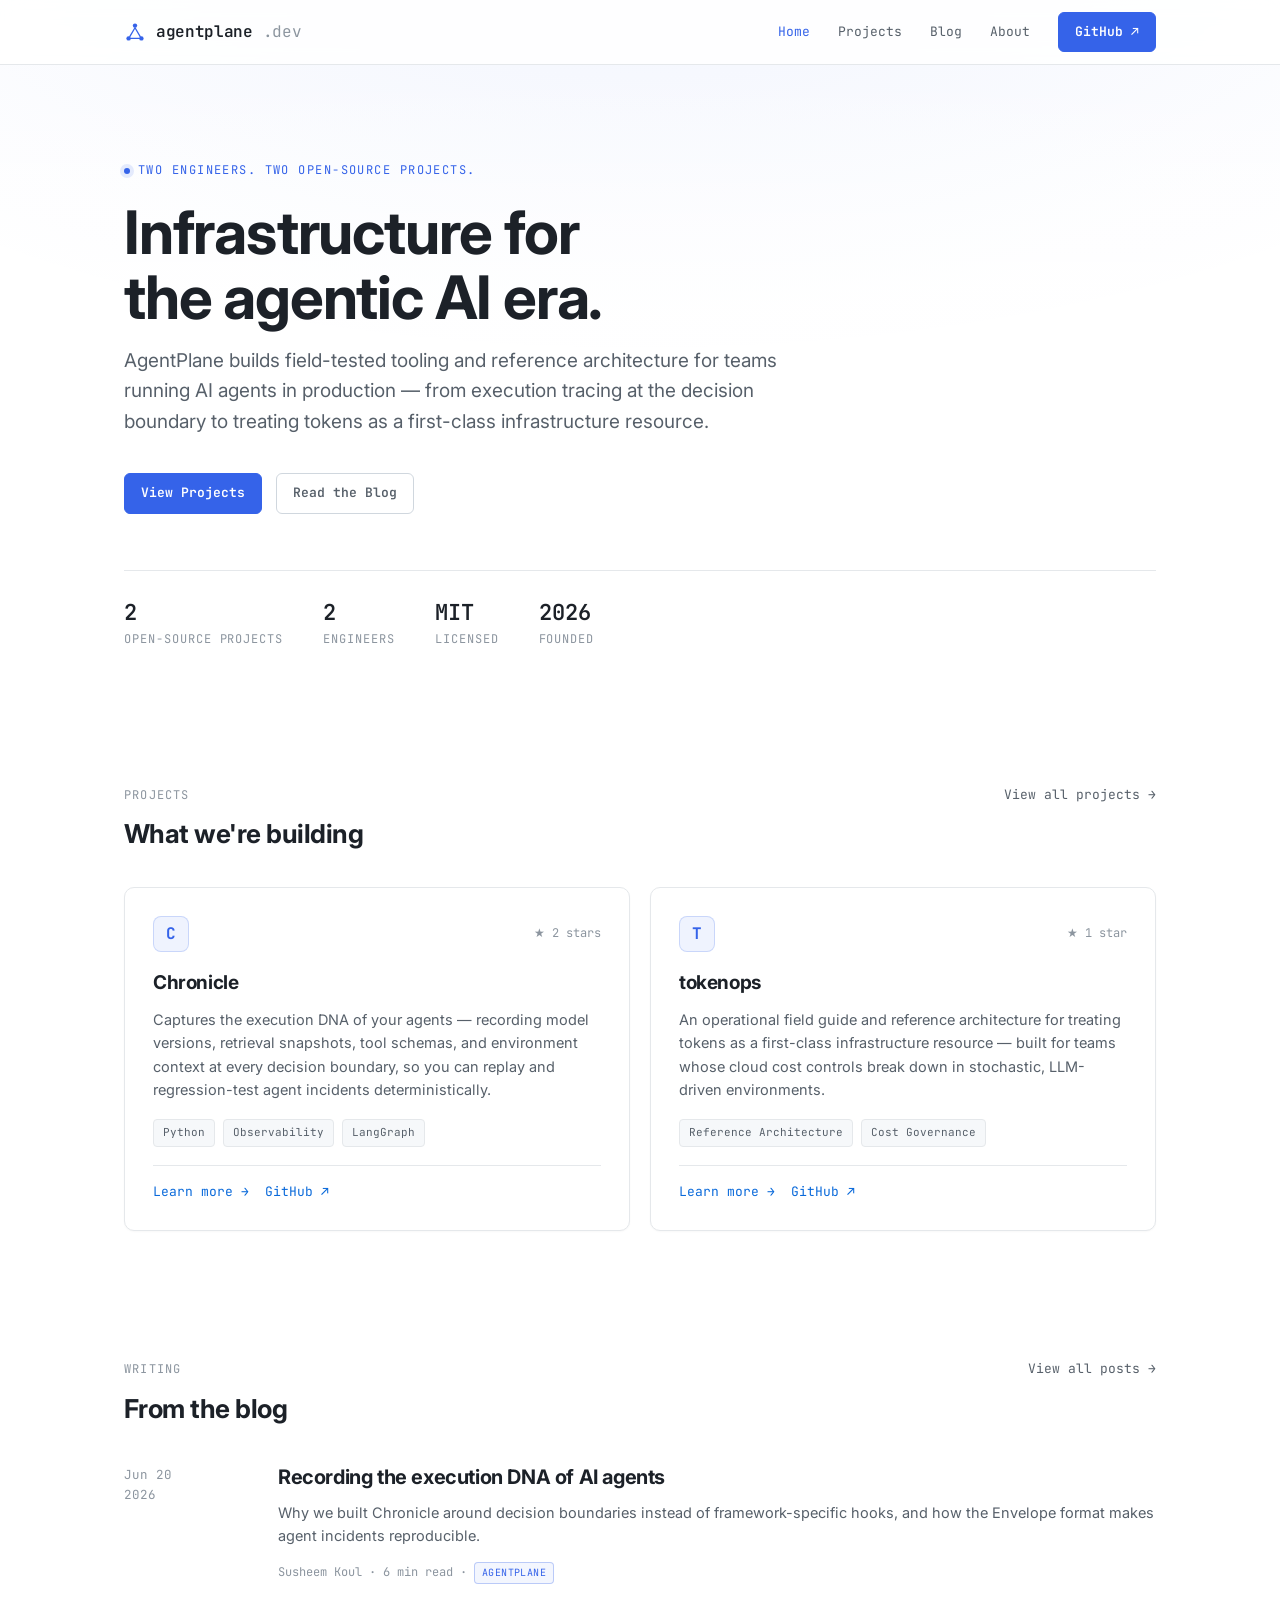
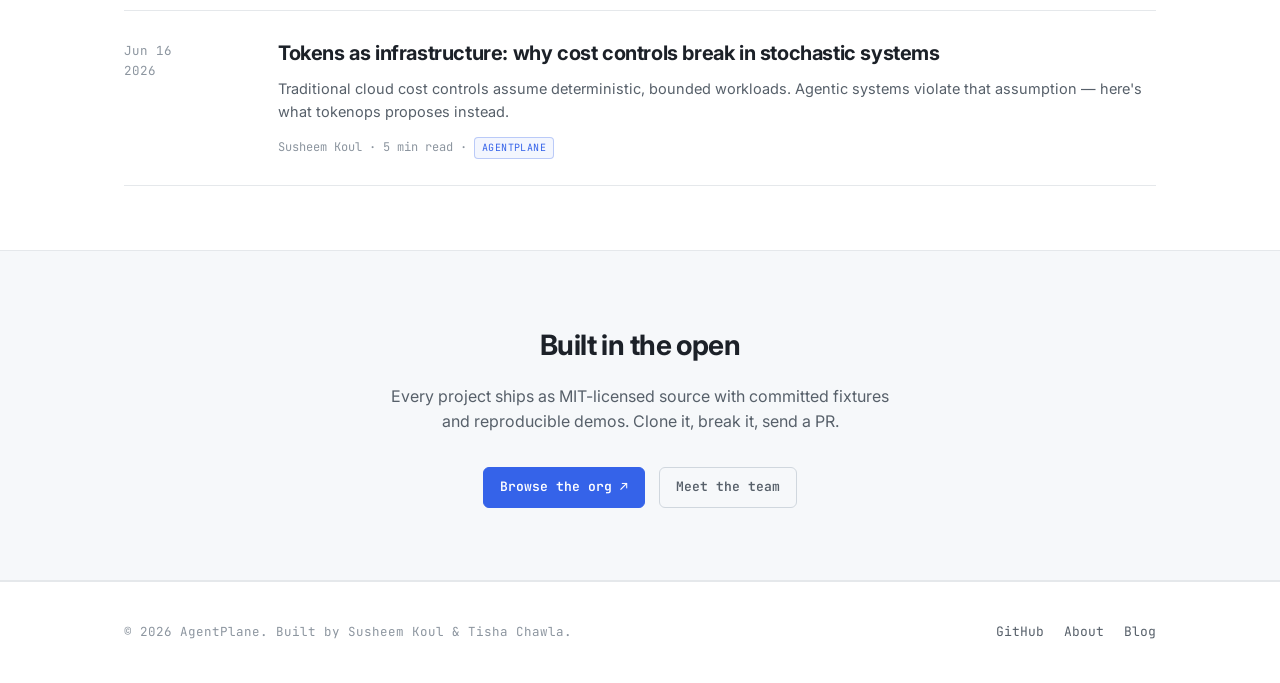
==== index.html @ 02dd4db9 "Initial AgentPlane marketing site for GitHub Pages. Static HTML/CSS/JS site with landing, projects, " ====
<!DOCTYPE html>
<html lang="en">
<head>
<meta charset="UTF-8">
<meta name="viewport" content="width=device-width, initial-scale=1.0">
<title>AgentPlane — Infrastructure for the agentic AI era</title>
<meta name="description" content="AgentPlane builds field-tested tooling and reference architecture for teams running AI agents in production — execution tracing, replay testing, and token infrastructure.">
<link rel="icon" href="data:image/svg+xml,<svg xmlns=%22http://www.w3.org/2000/svg%22 viewBox=%220 0 24 24%22><circle cx=%225%22 cy=%2219%22 r=%222.4%22 fill=%22%233563e9%22/><circle cx=%2219%22 cy=%2219%22 r=%222.4%22 fill=%22%233563e9%22/><circle cx=%2212%22 cy=%225%22 r=%222.4%22 fill=%22%233563e9%22/><path d=%22M12 7.4L6.3 17M12 7.4L17.7 17M7.2 19h9.6%22 stroke=%22%233563e9%22 stroke-width=%221.4%22/></svg>">
<link rel="preconnect" href="https://fonts.googleapis.com">
<link href="https://fonts.googleapis.com/css2?family=Inter:wght@400;500;600;700&family=JetBrains+Mono:wght@400;500;600;700&display=swap" rel="stylesheet">
<link rel="stylesheet" href="css/style.css">
</head>
<body>

<nav class="site-nav">
  <div class="container">
    <a href="index.html" class="logo">
      <svg class="logo-mark" viewBox="0 0 24 24" fill="none" xmlns="http://www.w3.org/2000/svg">
        <circle cx="5" cy="19" r="2.4" fill="currentColor"/>
        <circle cx="19" cy="19" r="2.4" fill="currentColor"/>
        <circle cx="12" cy="5" r="2.4" fill="currentColor"/>
        <path d="M12 7.4L6.3 17M12 7.4L17.7 17M7.2 19h9.6" stroke="currentColor" stroke-width="1.4" stroke-linecap="round"/>
      </svg>
      agentplane<span class="logo-sub">.dev</span>
    </a>
    <div class="nav-links">
      <a href="index.html" class="active">Home</a>
      <a href="projects.html">Projects</a>
      <a href="blog.html">Blog</a>
      <a href="about.html">About</a>
      <a href="https://github.com/theagentplane" class="btn btn-solid" target="_blank" rel="noopener">GitHub ↗</a>
    </div>
  </div>
</nav>

<header class="hero">
  <div class="grid-fade"></div>
  <div class="container" style="position:relative; z-index:1;">
    <div class="eyebrow">Two engineers. Two open-source projects.</div>
    <h1>Infrastructure for the agentic AI era.</h1>
    <p class="lede">AgentPlane builds field-tested tooling and reference architecture for teams running AI agents in production — from execution tracing at the decision boundary to treating tokens as a first-class infrastructure resource.</p>
    <div class="hero-actions">
      <a href="projects.html" class="btn btn-solid">View Projects</a>
      <a href="blog.html" class="btn btn-ghost">Read the Blog</a>
    </div>
    <div class="stat-row">
      <div>
        <div class="stat-num">2</div>
        <div class="stat-label">Open-source projects</div>
      </div>
      <div>
        <div class="stat-num">2</div>
        <div class="stat-label">Engineers</div>
      </div>
      <div>
        <div class="stat-num">MIT</div>
        <div class="stat-label">Licensed</div>
      </div>
      <div>
        <div class="stat-num">2026</div>
        <div class="stat-label">Founded</div>
      </div>
    </div>
  </div>
</header>

<section>
  <div class="container">
    <div class="section-head">
      <div>
        <span class="section-label">Projects</span>
        <h2>What we're building</h2>
      </div>
      <a href="projects.html" class="see-all">View all projects →</a>
    </div>
    <div class="card-grid">

      <div class="card">
        <div class="card-top">
          <div class="card-icon">C</div>
          <span class="stars">★ 2 stars</span>
        </div>
        <h3>Chronicle</h3>
        <p>Captures the execution DNA of your agents — recording model versions, retrieval snapshots, tool schemas, and environment context at every decision boundary, so you can replay and regression-test agent incidents deterministically.</p>
        <div class="tag-row">
          <span class="tag">Python</span>
          <span class="tag">Observability</span>
          <span class="tag">LangGraph</span>
        </div>
        <div class="card-links">
          <a href="projects.html#chronicle">Learn more →</a>
          <a href="https://github.com/theagentplane/chronicle" target="_blank" rel="noopener">GitHub ↗</a>
        </div>
      </div>

      <div class="card">
        <div class="card-top">
          <div class="card-icon">T</div>
          <span class="stars">★ 1 star</span>
        </div>
        <h3>tokenops</h3>
        <p>An operational field guide and reference architecture for treating tokens as a first-class infrastructure resource — built for teams whose cloud cost controls break down in stochastic, LLM-driven environments.</p>
        <div class="tag-row">
          <span class="tag">Reference Architecture</span>
          <span class="tag">Cost Governance</span>
        </div>
        <div class="card-links">
          <a href="projects.html#tokenops">Learn more →</a>
          <a href="https://github.com/theagentplane/tokenops" target="_blank" rel="noopener">GitHub ↗</a>
        </div>
      </div>

    </div>
  </div>
</section>

<section>
  <div class="container">
    <div class="section-head">
      <div>
        <span class="section-label">Writing</span>
        <h2>From the blog</h2>
      </div>
      <a href="blog.html" class="see-all">View all posts →</a>
    </div>
    <div id="home-post-preview" class="post-list"></div>
  </div>
</section>

<script src="js/blog.js"></script>
<script>renderPostList('home-post-preview', 2);</script>

<section class="cta-band">
  <div class="container">
    <h2>Built in the open</h2>
    <p>Every project ships as MIT-licensed source with committed fixtures and reproducible demos. Clone it, break it, send a PR.</p>
    <div class="cta-actions">
      <a href="https://github.com/theagentplane" class="btn btn-solid" target="_blank" rel="noopener">Browse the org ↗</a>
      <a href="about.html" class="btn btn-ghost">Meet the team</a>
    </div>
  </div>
</section>

<footer>
  <div class="container">
    <div class="footer-left">© 2026 AgentPlane. Built by Susheem Koul &amp; Tisha Chawla.</div>
    <div class="footer-links">
      <a href="https://github.com/theagentplane" target="_blank" rel="noopener">GitHub</a>
      <a href="about.html">About</a>
      <a href="blog.html">Blog</a>
    </div>
  </div>
</footer>

</body>
</html>
---- css/style.css ----
/* ============================================================
   AgentPlane — shared stylesheet
   Theme: clean light docs-site aesthetic (Sphinx/PyData/Docusaurus
   style, as used by AutoGen, LangChain, etc.) — blue accent, white
   background, card-based sections, mono for code/logo.
   ============================================================ */

:root {
  --bg: #ffffff;
  --bg-elevated: #f6f8fa;
  --bg-card: #ffffff;
  --border: #e5e8eb;
  --border-bright: #d0d7de;
  --text: #1c2128;
  --text-dim: #57606a;
  --text-faint: #8c959f;
  --accent: #3563e9;      /* primary brand blue */
  --accent-dim: #1d4fd6;
  --cyan: #0969da;        /* secondary / links */
  --cyan-dim: #075fc4;
  --red: #cf222e;
  --mono: 'JetBrains Mono', 'IBM Plex Mono', ui-monospace, SFMono-Regular, Menlo, Consolas, monospace;
  --sans: 'Inter', -apple-system, BlinkMacSystemFont, 'Segoe UI', Roboto, sans-serif;
  --radius: 6px;
  --max-width: 1080px;
}

* { box-sizing: border-box; }

html { scroll-behavior: smooth; }

body {
  margin: 0;
  background: var(--bg);
  background-image:
    radial-gradient(ellipse 80% 50% at 50% -10%, rgba(53, 99, 233, 0.07), transparent);
  background-attachment: fixed;
  color: var(--text);
  font-family: var(--sans);
  line-height: 1.6;
  -webkit-font-smoothing: antialiased;
}

/* Faint grid only in the hero band; fade it below the fold */
.grid-fade {
  background: linear-gradient(180deg, transparent 0%, var(--bg) 60%);
  position: absolute;
  inset: 0;
  pointer-events: none;
  z-index: 0;
}

a { color: var(--cyan); text-decoration: none; }
a:hover { text-decoration: underline; }

.container {
  max-width: var(--max-width);
  margin: 0 auto;
  padding: 0 24px;
}

/* ---------- Nav ---------- */

.site-nav {
  position: sticky;
  top: 0;
  z-index: 50;
  background: rgba(255, 255, 255, 0.85);
  backdrop-filter: blur(10px);
  border-bottom: 1px solid var(--border);
}

.site-nav .container {
  display: flex;
  align-items: center;
  justify-content: space-between;
  height: 64px;
}

.logo {
  display: flex;
  align-items: center;
  gap: 10px;
  font-family: var(--mono);
  font-weight: 600;
  font-size: 16px;
  color: var(--text);
  letter-spacing: -0.02em;
}

.logo:hover { text-decoration: none; }

.logo-mark {
  width: 22px;
  height: 22px;
  flex-shrink: 0;
  color: var(--accent);
}

.logo-sub {
  color: var(--text-faint);
  font-weight: 400;
}

.nav-links {
  display: flex;
  align-items: center;
  gap: 28px;
  font-family: var(--mono);
  font-size: 13px;
}

.nav-links a {
  color: var(--text-dim);
  text-decoration: none;
  transition: color 0.15s ease;
}

.nav-links a:hover,
.nav-links a.active {
  color: var(--accent);
}

.nav-links .btn { color: var(--bg); }

/* ---------- Buttons ---------- */

.btn {
  display: inline-flex;
  align-items: center;
  gap: 8px;
  font-family: var(--mono);
  font-size: 13px;
  font-weight: 600;
  padding: 9px 16px;
  border-radius: var(--radius);
  border: 1px solid var(--accent);
  color: var(--accent) !important;
  text-decoration: none !important;
  transition: all 0.15s ease;
}

.btn:hover {
  background: var(--accent);
  color: var(--bg) !important;
}

.btn-solid {
  background: var(--accent);
  color: var(--bg) !important;
}

.btn-solid:hover {
  background: transparent;
  color: var(--accent) !important;
}

.btn-ghost {
  border-color: var(--border-bright);
  color: var(--text-dim) !important;
}

.btn-ghost:hover {
  border-color: var(--cyan);
  color: var(--cyan) !important;
  background: transparent;
}

/* ---------- Hero ---------- */

.hero {
  position: relative;
  padding: 96px 0 72px;
  overflow: hidden;
}

.eyebrow {
  font-family: var(--mono);
  font-size: 12px;
  letter-spacing: 0.12em;
  text-transform: uppercase;
  color: var(--accent);
  display: flex;
  align-items: center;
  gap: 8px;
  margin-bottom: 20px;
}

.eyebrow::before {
  content: '';
  width: 6px;
  height: 6px;
  border-radius: 50%;
  background: var(--accent);
  box-shadow: 0 0 0 4px rgba(53, 99, 233, 0.12);
}

h1, h2, h3, h4 {
  font-family: var(--sans);
  font-weight: 700;
  letter-spacing: -0.02em;
  margin: 0 0 16px;
  color: var(--text);
}

.hero h1 {
  font-size: clamp(36px, 5.5vw, 60px);
  line-height: 1.08;
  max-width: 14ch;
}

.hero .lede {
  font-size: 19px;
  color: var(--text-dim);
  max-width: 58ch;
  margin: 0 0 36px;
}

.hero-actions {
  display: flex;
  gap: 14px;
  flex-wrap: wrap;
  margin-bottom: 56px;
}

.stat-row {
  display: flex;
  gap: 40px;
  flex-wrap: wrap;
  font-family: var(--mono);
  border-top: 1px solid var(--border);
  padding-top: 24px;
}

.stat-row .stat-num {
  font-size: 22px;
  color: var(--text);
  font-weight: 600;
}

.stat-row .stat-label {
  font-size: 12px;
  color: var(--text-faint);
  text-transform: uppercase;
  letter-spacing: 0.08em;
}

/* ---------- Sections ---------- */

section {
  position: relative;
  padding: 64px 0;
}

.section-head {
  display: flex;
  align-items: baseline;
  justify-content: space-between;
  margin-bottom: 32px;
  flex-wrap: wrap;
  gap: 12px;
}

.section-head h2 {
  font-size: 26px;
  margin: 0;
}

.section-head .see-all {
  font-family: var(--mono);
  font-size: 13px;
  color: var(--text-dim);
}

.section-label {
  font-family: var(--mono);
  font-size: 12px;
  color: var(--text-faint);
  text-transform: uppercase;
  letter-spacing: 0.1em;
  margin-bottom: 8px;
  display: block;
}

/* ---------- Cards ---------- */

.card-grid {
  display: grid;
  grid-template-columns: repeat(auto-fit, minmax(280px, 1fr));
  gap: 20px;
}

.card {
  background: var(--bg-card);
  border: 1px solid var(--border);
  border-radius: 10px;
  padding: 28px;
  box-shadow: 0 1px 2px rgba(16, 24, 40, 0.03);
  transition: border-color 0.15s ease, transform 0.15s ease, box-shadow 0.15s ease;
  display: flex;
  flex-direction: column;
}

.card:hover {
  border-color: var(--border-bright);
  box-shadow: 0 8px 20px rgba(16, 24, 40, 0.07);
  transform: translateY(-2px);
}

.card-top {
  display: flex;
  align-items: center;
  justify-content: space-between;
  margin-bottom: 16px;
}

.card-icon {
  width: 36px;
  height: 36px;
  border-radius: 8px;
  background: rgba(53, 99, 233, 0.08);
  border: 1px solid rgba(53, 99, 233, 0.2);
  display: flex;
  align-items: center;
  justify-content: center;
  color: var(--accent);
  font-family: var(--mono);
  font-weight: 700;
}

.card h3 {
  font-size: 19px;
  margin-bottom: 10px;
}

.card p {
  color: var(--text-dim);
  font-size: 14.5px;
  margin: 0 0 18px;
  flex-grow: 1;
}

.tag-row {
  display: flex;
  gap: 8px;
  flex-wrap: wrap;
  margin-bottom: 18px;
}

.tag {
  font-family: var(--mono);
  font-size: 11px;
  color: var(--text-dim);
  background: var(--bg-elevated);
  border: 1px solid var(--border);
  padding: 4px 9px;
  border-radius: 4px;
}

.card-links {
  display: flex;
  gap: 16px;
  font-family: var(--mono);
  font-size: 13px;
  border-top: 1px solid var(--border);
  padding-top: 16px;
  margin-top: auto;
}

.stars {
  color: var(--text-faint);
  font-family: var(--mono);
  font-size: 12px;
  display: inline-flex;
  align-items: center;
  gap: 4px;
}

/* ---------- Blog list ---------- */

.post-list {
  display: flex;
  flex-direction: column;
}

.post-row {
  display: grid;
  grid-template-columns: 130px 1fr;
  gap: 24px;
  padding: 26px 0;
  border-bottom: 1px solid var(--border);
}

.post-row:first-child { padding-top: 0; }

.post-date {
  font-family: var(--mono);
  font-size: 12.5px;
  color: var(--text-faint);
  padding-top: 4px;
}

.post-row h3 {
  font-size: 20px;
  margin-bottom: 8px;
}

.post-row h3 a {
  color: var(--text);
}

.post-row h3 a:hover {
  color: var(--accent);
  text-decoration: none;
}

.post-row p {
  color: var(--text-dim);
  font-size: 14.5px;
  margin: 0 0 10px;
}

.post-meta {
  font-family: var(--mono);
  font-size: 12px;
  color: var(--text-faint);
}

/* Source badges — gallery mixes internal posts with external links */

.source-badge {
  display: inline-block;
  font-family: var(--mono);
  font-size: 10px;
  text-transform: uppercase;
  letter-spacing: 0.04em;
  padding: 2px 7px;
  border-radius: 4px;
  border: 1px solid;
  line-height: 1.6;
}

.source-agentplane {
  color: var(--accent);
  border-color: rgba(53, 99, 233, 0.3);
  background: rgba(53, 99, 233, 0.06);
}

.source-substack {
  color: #ff6719;
  border-color: rgba(255, 103, 25, 0.3);
  background: rgba(255, 103, 25, 0.06);
}

.source-devto {
  color: #0a0a0a;
  border-color: rgba(10, 10, 10, 0.25);
  background: rgba(10, 10, 10, 0.05);
}

.source-linkedin {
  color: #0a66c2;
  border-color: rgba(10, 102, 194, 0.3);
  background: rgba(10, 102, 194, 0.06);
}

.source-medium {
  color: #000000;
  border-color: rgba(0, 0, 0, 0.25);
  background: rgba(0, 0, 0, 0.05);
}

.source-default {
  color: var(--cyan);
  border-color: rgba(9, 105, 218, 0.3);
  background: rgba(9, 105, 218, 0.06);
}

/* ---------- Article ---------- */

.article-header {
  padding: 72px 0 40px;
  border-bottom: 1px solid var(--border);
}

.article-header h1 {
  font-size: clamp(28px, 4vw, 40px);
  max-width: 22ch;
}

.article-meta {
  font-family: var(--mono);
  font-size: 13px;
  color: var(--text-faint);
  display: flex;
  gap: 16px;
  flex-wrap: wrap;
  margin-top: 20px;
}

.article-body {
  max-width: 700px;
  margin: 0 auto;
  padding: 48px 24px 96px;
}

.article-body p {
  color: #32393f;
  font-size: 17px;
  margin: 0 0 22px;
}

.article-body h2 {
  font-size: 23px;
  margin: 44px 0 16px;
}

.article-body h3 {
  font-size: 18px;
  margin: 32px 0 12px;
  color: var(--accent);
}

.article-body ul, .article-body ol {
  color: #32393f;
  font-size: 16px;
  margin: 0 0 22px;
  padding-left: 22px;
}

.article-body li { margin-bottom: 8px; }

.article-body code {
  font-family: var(--mono);
  font-size: 0.88em;
  background: var(--bg-elevated);
  border: 1px solid var(--border);
  padding: 2px 6px;
  border-radius: 4px;
  color: var(--accent);
}

.article-body pre {
  background: var(--bg-elevated);
  border: 1px solid var(--border);
  border-radius: 8px;
  padding: 18px 20px;
  overflow-x: auto;
  margin: 0 0 24px;
}

.article-body pre code {
  background: none;
  border: none;
  padding: 0;
  color: #32393f;
}

.article-body blockquote {
  border-left: 3px solid var(--accent);
  margin: 0 0 24px;
  padding: 4px 0 4px 20px;
  color: var(--text-dim);
  font-style: italic;
}

.byline {
  display: flex;
  align-items: center;
  gap: 12px;
  margin-top: 28px;
  padding-top: 28px;
  border-top: 1px solid var(--border);
}

.byline-avatar {
  width: 40px;
  height: 40px;
  border-radius: 50%;
  background: var(--bg-elevated);
  border: 1px solid var(--border-bright);
  display: flex;
  align-items: center;
  justify-content: center;
  font-family: var(--mono);
  font-weight: 700;
  color: var(--accent);
}

.byline-name { font-weight: 600; font-size: 14.5px; }
.byline-role { font-size: 13px; color: var(--text-faint); }

/* ---------- Team ---------- */

.team-grid {
  display: grid;
  grid-template-columns: repeat(auto-fit, minmax(300px, 1fr));
  gap: 24px;
}

.team-card {
  background: var(--bg-card);
  border: 1px solid var(--border);
  border-radius: 10px;
  padding: 32px;
}

.team-avatar {
  width: 56px;
  height: 56px;
  border-radius: 50%;
  background: linear-gradient(135deg, rgba(53,99,233,0.14), rgba(9,105,218,0.08));
  border: 1px solid var(--border-bright);
  display: flex;
  align-items: center;
  justify-content: center;
  font-family: var(--mono);
  font-weight: 700;
  font-size: 20px;
  color: var(--accent);
  margin-bottom: 18px;
}

.team-card h3 { margin-bottom: 4px; font-size: 19px; }

.team-role {
  font-family: var(--mono);
  font-size: 13px;
  color: var(--cyan);
  margin-bottom: 14px;
}

.team-card p {
  color: var(--text-dim);
  font-size: 14.5px;
  margin: 0 0 18px;
}

.team-links {
  display: flex;
  gap: 14px;
  font-family: var(--mono);
  font-size: 13px;
}

/* ---------- CTA band ---------- */

.cta-band {
  background: var(--bg-elevated);
  border-top: 1px solid var(--border);
  border-bottom: 1px solid var(--border);
  text-align: center;
  padding: 72px 0;
}

.cta-band h2 { font-size: 28px; }

.cta-band p {
  color: var(--text-dim);
  max-width: 50ch;
  margin: 0 auto 32px;
}

.cta-actions {
  display: flex;
  gap: 14px;
  justify-content: center;
  flex-wrap: wrap;
}

/* ---------- Footer ---------- */

footer {
  border-top: 1px solid var(--border);
  padding: 40px 0;
}

footer .container {
  display: flex;
  align-items: center;
  justify-content: space-between;
  flex-wrap: wrap;
  gap: 16px;
}

.footer-left {
  font-family: var(--mono);
  font-size: 12.5px;
  color: var(--text-faint);
}

.footer-links {
  display: flex;
  gap: 20px;
  font-family: var(--mono);
  font-size: 13px;
}

.footer-links a { color: var(--text-dim); }
.footer-links a:hover { color: var(--accent); }

/* ---------- Page header (non-hero pages) ---------- */

.page-header {
  padding: 72px 0 48px;
  border-bottom: 1px solid var(--border);
}

.page-header h1 {
  font-size: clamp(32px, 4.5vw, 44px);
}

.page-header p {
  color: var(--text-dim);
  font-size: 17px;
  max-width: 60ch;
  margin: 0;
}

/* ---------- Responsive ---------- */

@media (max-width: 640px) {
  .nav-links { display: none; }
  .post-row { grid-template-columns: 1fr; gap: 6px; }
  .hero { padding: 56px 0 40px; }
  .stat-row { gap: 24px; }
}
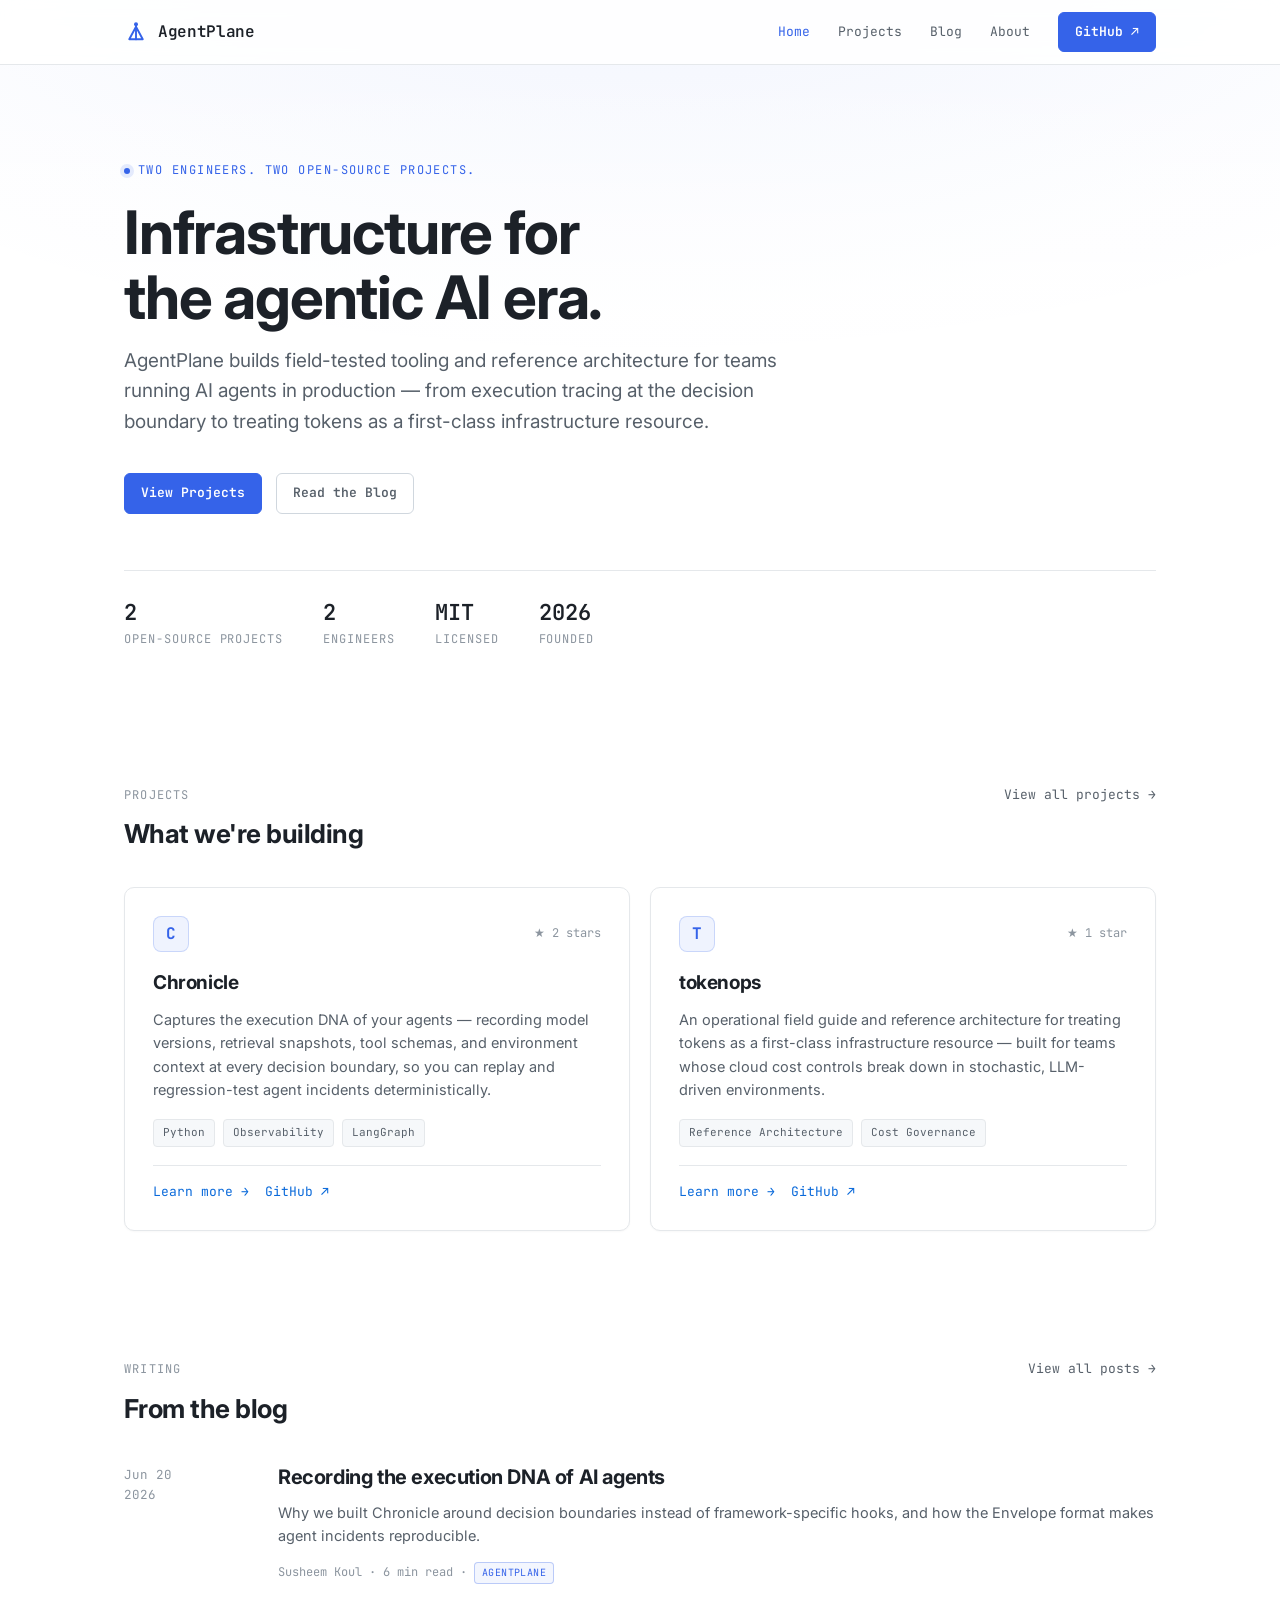
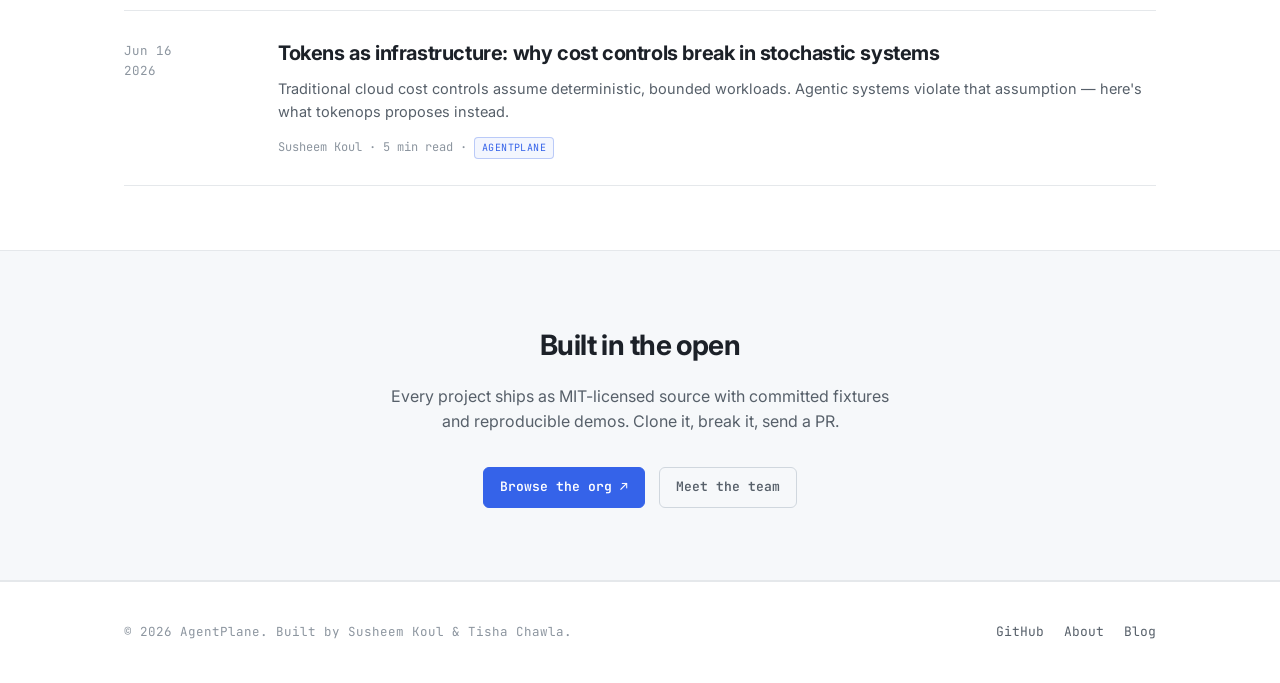
==== commit f5e8b9da: "Update logo to match org branding across all pages. Centralize paper-plane mark and favicon in asset" ====
--- a/index.html
+++ b/index.html
@@ -5,7 +5,7 @@
 <meta name="viewport" content="width=device-width, initial-scale=1.0">
 <title>AgentPlane — Infrastructure for the agentic AI era</title>
 <meta name="description" content="AgentPlane builds field-tested tooling and reference architecture for teams running AI agents in production — execution tracing, replay testing, and token infrastructure.">
-<link rel="icon" href="data:image/svg+xml,<svg xmlns=%22http://www.w3.org/2000/svg%22 viewBox=%220 0 24 24%22><circle cx=%225%22 cy=%2219%22 r=%222.4%22 fill=%22%233563e9%22/><circle cx=%2219%22 cy=%2219%22 r=%222.4%22 fill=%22%233563e9%22/><circle cx=%2212%22 cy=%225%22 r=%222.4%22 fill=%22%233563e9%22/><path d=%22M12 7.4L6.3 17M12 7.4L17.7 17M7.2 19h9.6%22 stroke=%22%233563e9%22 stroke-width=%221.4%22/></svg>">
+<link rel="icon" href="assets/favicon.svg" type="image/svg+xml">
 <link rel="preconnect" href="https://fonts.googleapis.com">
 <link href="https://fonts.googleapis.com/css2?family=Inter:wght@400;500;600;700&family=JetBrains+Mono:wght@400;500;600;700&display=swap" rel="stylesheet">
 <link rel="stylesheet" href="css/style.css">
@@ -15,13 +15,8 @@
 <nav class="site-nav">
   <div class="container">
     <a href="index.html" class="logo">
-      <svg class="logo-mark" viewBox="0 0 24 24" fill="none" xmlns="http://www.w3.org/2000/svg">
-        <circle cx="5" cy="19" r="2.4" fill="currentColor"/>
-        <circle cx="19" cy="19" r="2.4" fill="currentColor"/>
-        <circle cx="12" cy="5" r="2.4" fill="currentColor"/>
-        <path d="M12 7.4L6.3 17M12 7.4L17.7 17M7.2 19h9.6" stroke="currentColor" stroke-width="1.4" stroke-linecap="round"/>
-      </svg>
-      agentplane<span class="logo-sub">.dev</span>
+      <img src="assets/logo-mark.svg" alt="" class="logo-mark" width="24" height="24">
+      AgentPlane
     </a>
     <div class="nav-links">
       <a href="index.html" class="active">Home</a>
--- a/css/style.css
+++ b/css/style.css
@@ -91,15 +91,10 @@
 .logo:hover { text-decoration: none; }
 
 .logo-mark {
-  width: 22px;
-  height: 22px;
+  width: 24px;
+  height: 24px;
   flex-shrink: 0;
-  color: var(--accent);
-}
-
-.logo-sub {
-  color: var(--text-faint);
-  font-weight: 400;
+  display: block;
 }
 
 .nav-links {
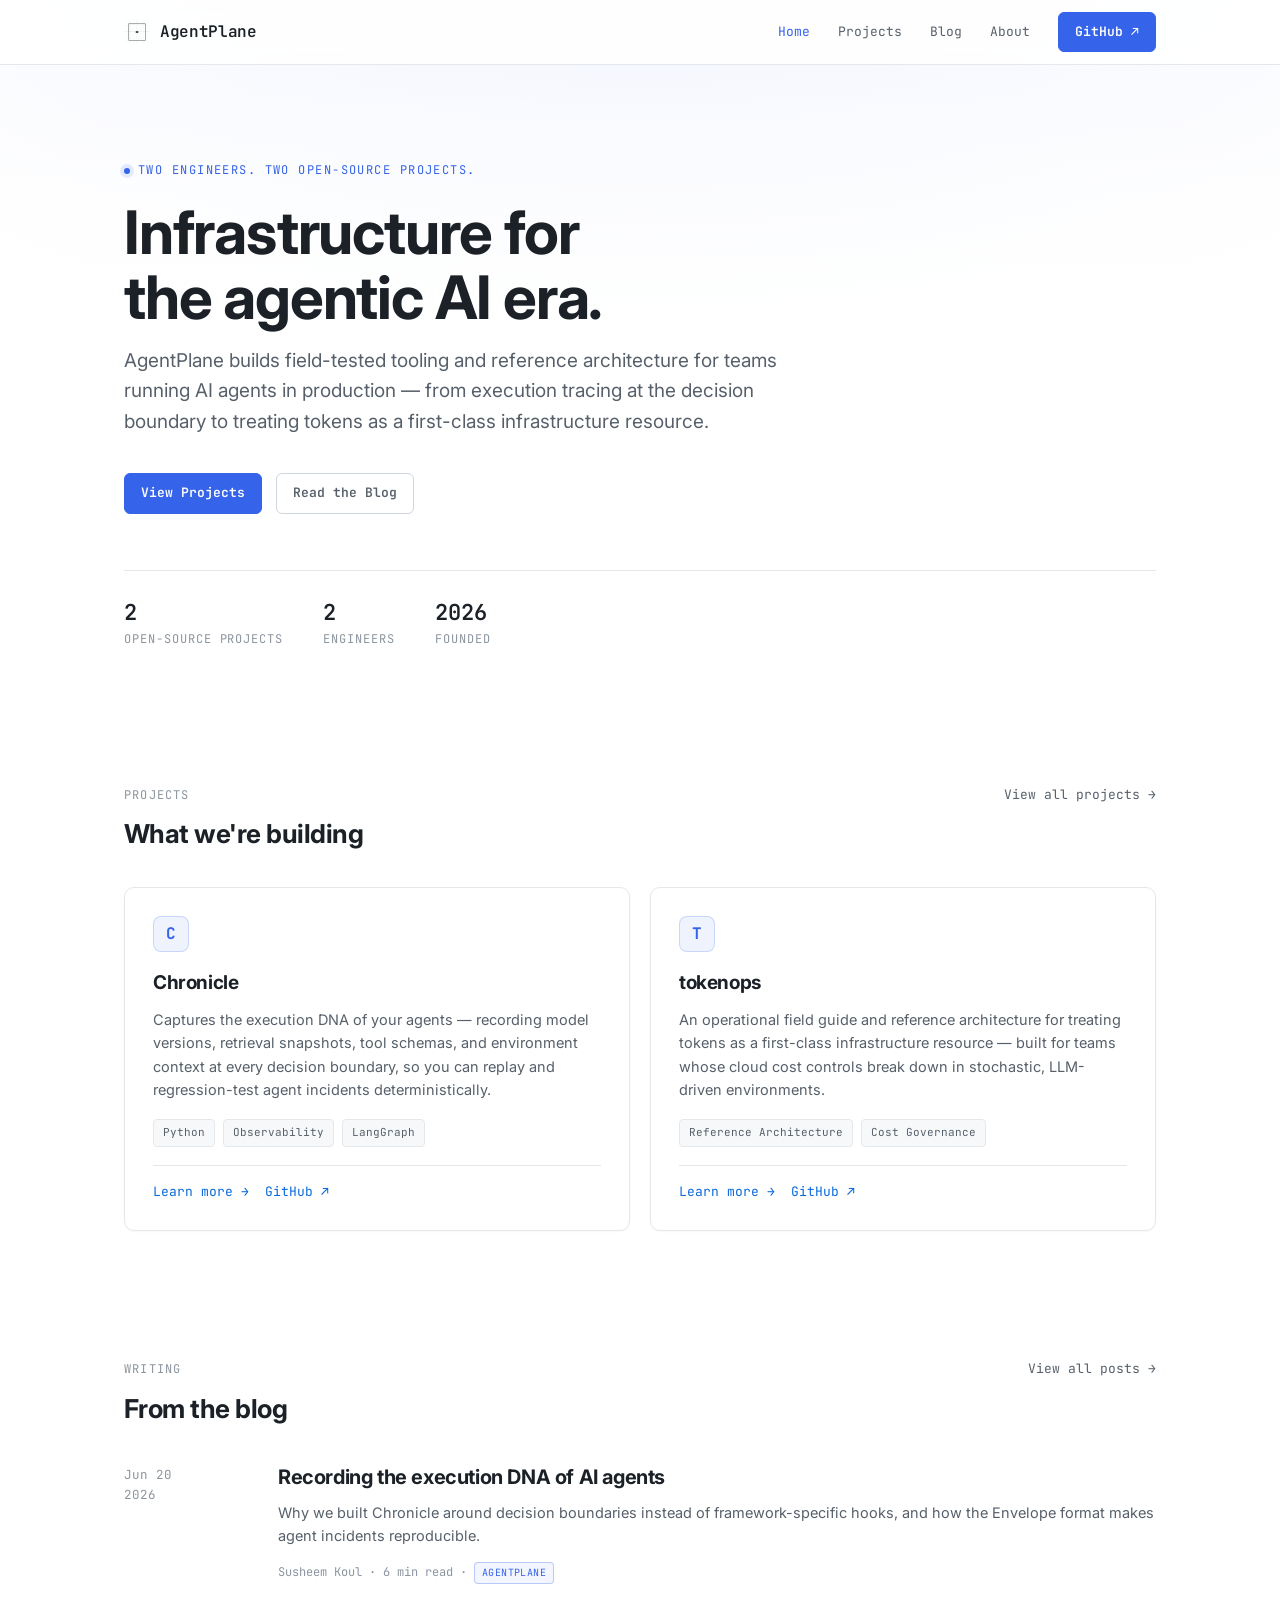
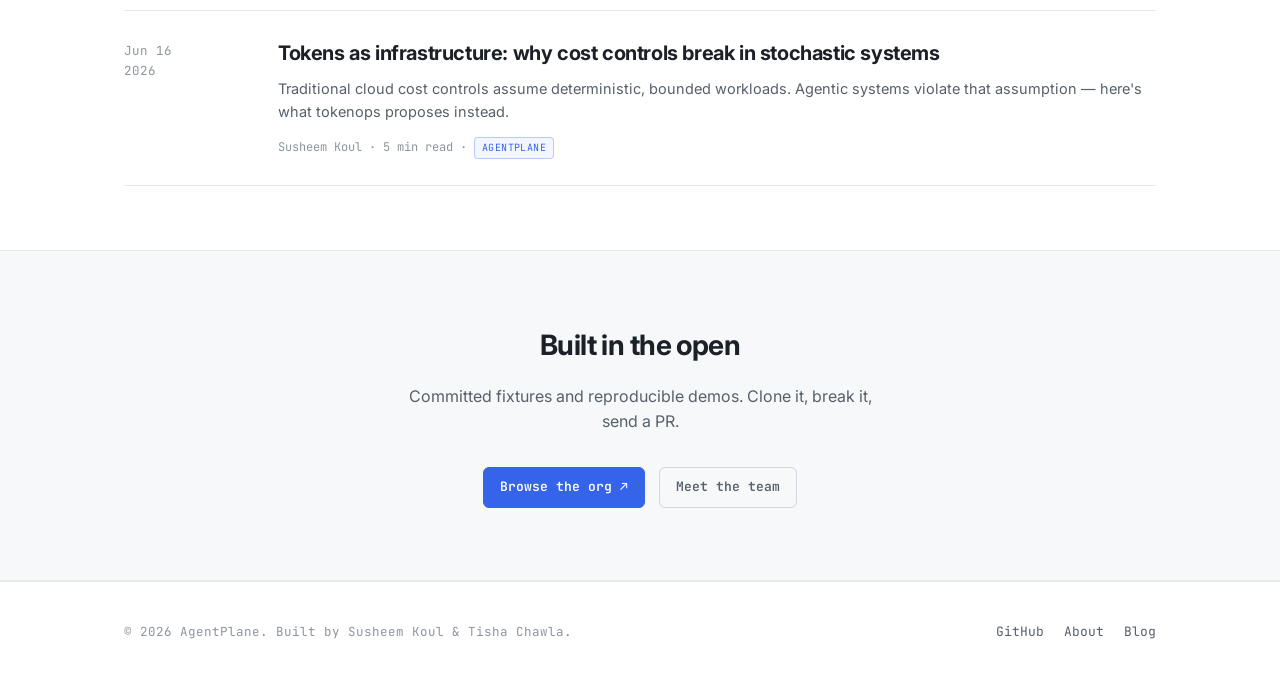
==== commit f09bd07c: "Use official logo asset and drop inaccurate site claims. Replace hand-drawn SVG marks with the provi" ====
--- a/index.html
+++ b/index.html
@@ -5,7 +5,7 @@
 <meta name="viewport" content="width=device-width, initial-scale=1.0">
 <title>AgentPlane — Infrastructure for the agentic AI era</title>
 <meta name="description" content="AgentPlane builds field-tested tooling and reference architecture for teams running AI agents in production — execution tracing, replay testing, and token infrastructure.">
-<link rel="icon" href="assets/favicon.svg" type="image/svg+xml">
+<link rel="icon" href="assets/favicon.png" type="image/png">
 <link rel="preconnect" href="https://fonts.googleapis.com">
 <link href="https://fonts.googleapis.com/css2?family=Inter:wght@400;500;600;700&family=JetBrains+Mono:wght@400;500;600;700&display=swap" rel="stylesheet">
 <link rel="stylesheet" href="css/style.css">
@@ -15,7 +15,7 @@
 <nav class="site-nav">
   <div class="container">
     <a href="index.html" class="logo">
-      <img src="assets/logo-mark.svg" alt="" class="logo-mark" width="24" height="24">
+      <img src="assets/logo-mark.png" alt="" class="logo-mark" width="26" height="26">
       AgentPlane
     </a>
     <div class="nav-links">
@@ -48,10 +48,6 @@
         <div class="stat-label">Engineers</div>
       </div>
       <div>
-        <div class="stat-num">MIT</div>
-        <div class="stat-label">Licensed</div>
-      </div>
-      <div>
         <div class="stat-num">2026</div>
         <div class="stat-label">Founded</div>
       </div>
@@ -73,7 +69,6 @@
       <div class="card">
         <div class="card-top">
           <div class="card-icon">C</div>
-          <span class="stars">★ 2 stars</span>
         </div>
         <h3>Chronicle</h3>
         <p>Captures the execution DNA of your agents — recording model versions, retrieval snapshots, tool schemas, and environment context at every decision boundary, so you can replay and regression-test agent incidents deterministically.</p>
@@ -91,7 +86,6 @@
       <div class="card">
         <div class="card-top">
           <div class="card-icon">T</div>
-          <span class="stars">★ 1 star</span>
         </div>
         <h3>tokenops</h3>
         <p>An operational field guide and reference architecture for treating tokens as a first-class infrastructure resource — built for teams whose cloud cost controls break down in stochastic, LLM-driven environments.</p>
@@ -128,7 +122,7 @@
 <section class="cta-band">
   <div class="container">
     <h2>Built in the open</h2>
-    <p>Every project ships as MIT-licensed source with committed fixtures and reproducible demos. Clone it, break it, send a PR.</p>
+    <p>Committed fixtures and reproducible demos. Clone it, break it, send a PR.</p>
     <div class="cta-actions">
       <a href="https://github.com/theagentplane" class="btn btn-solid" target="_blank" rel="noopener">Browse the org ↗</a>
       <a href="about.html" class="btn btn-ghost">Meet the team</a>
--- a/css/style.css
+++ b/css/style.css
@@ -91,8 +91,8 @@
 .logo:hover { text-decoration: none; }
 
 .logo-mark {
-  width: 24px;
-  height: 24px;
+  width: 26px;
+  height: 26px;
   flex-shrink: 0;
   display: block;
 }
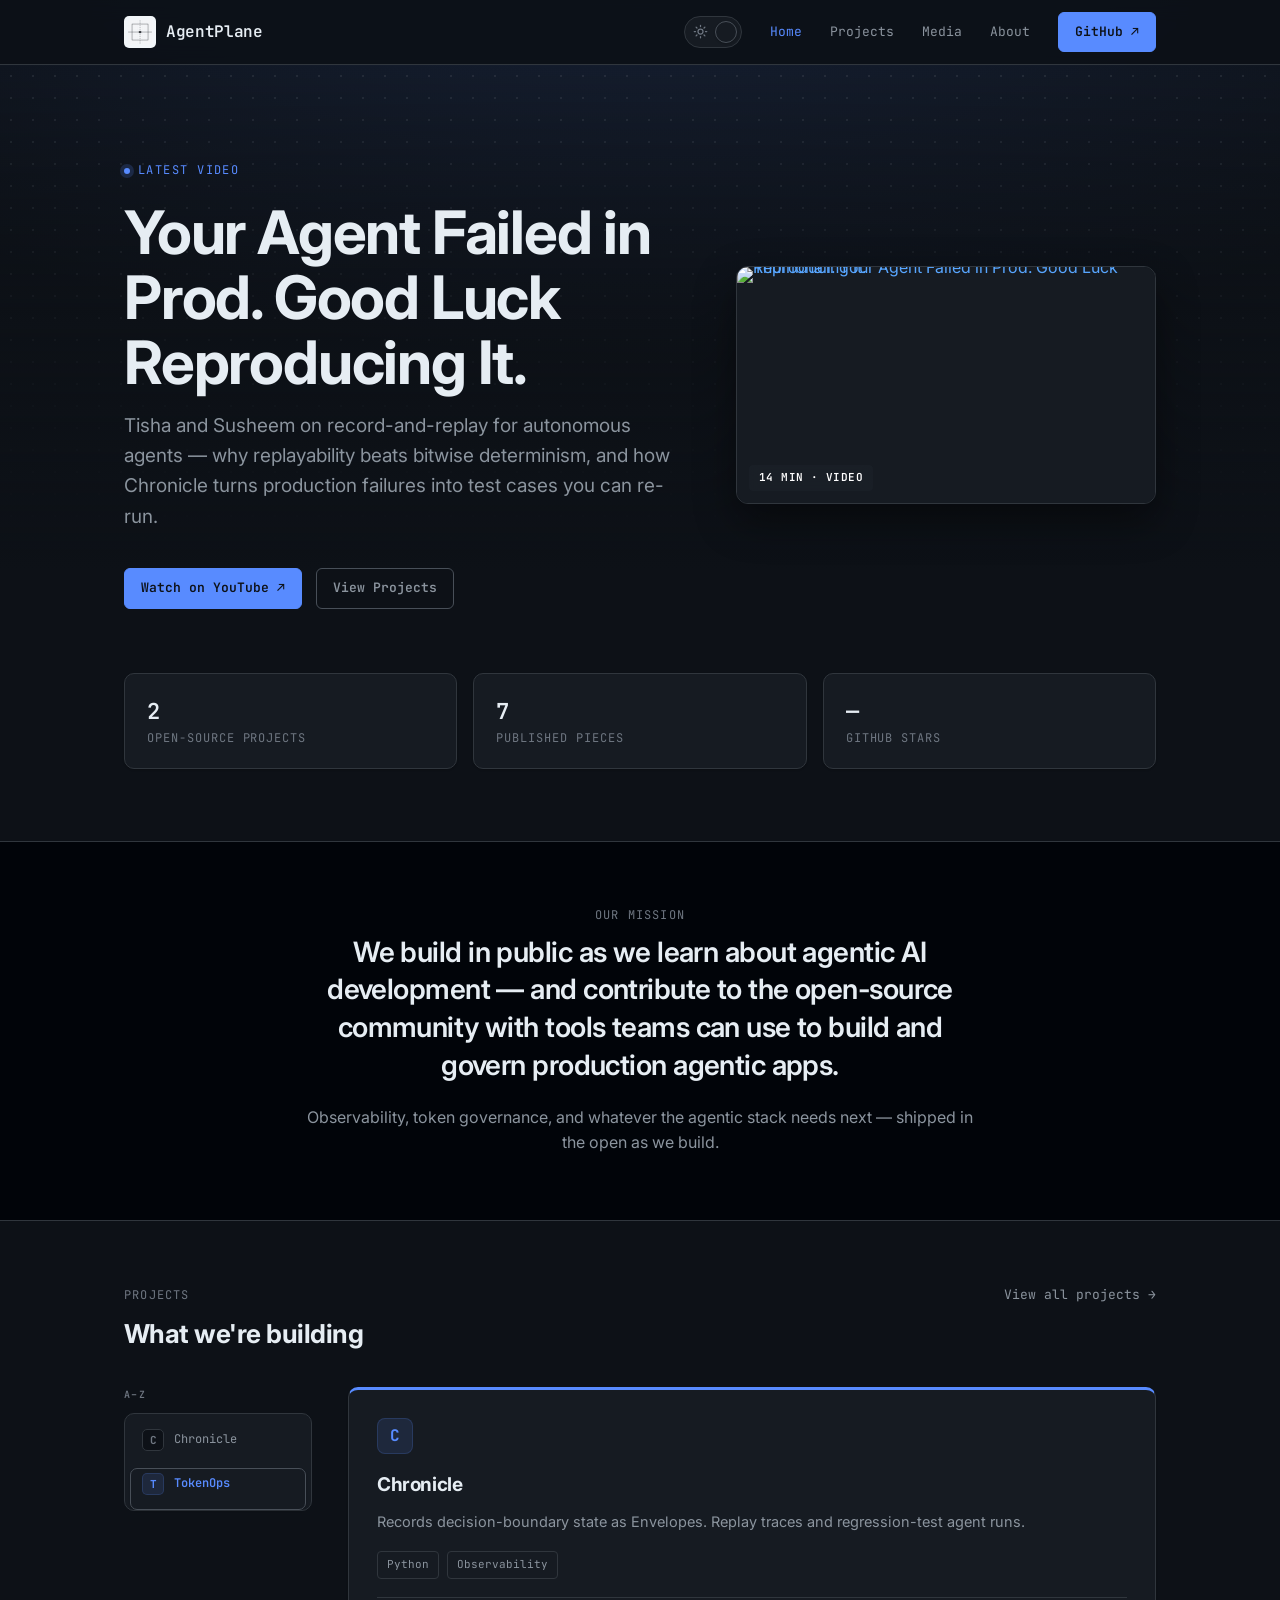
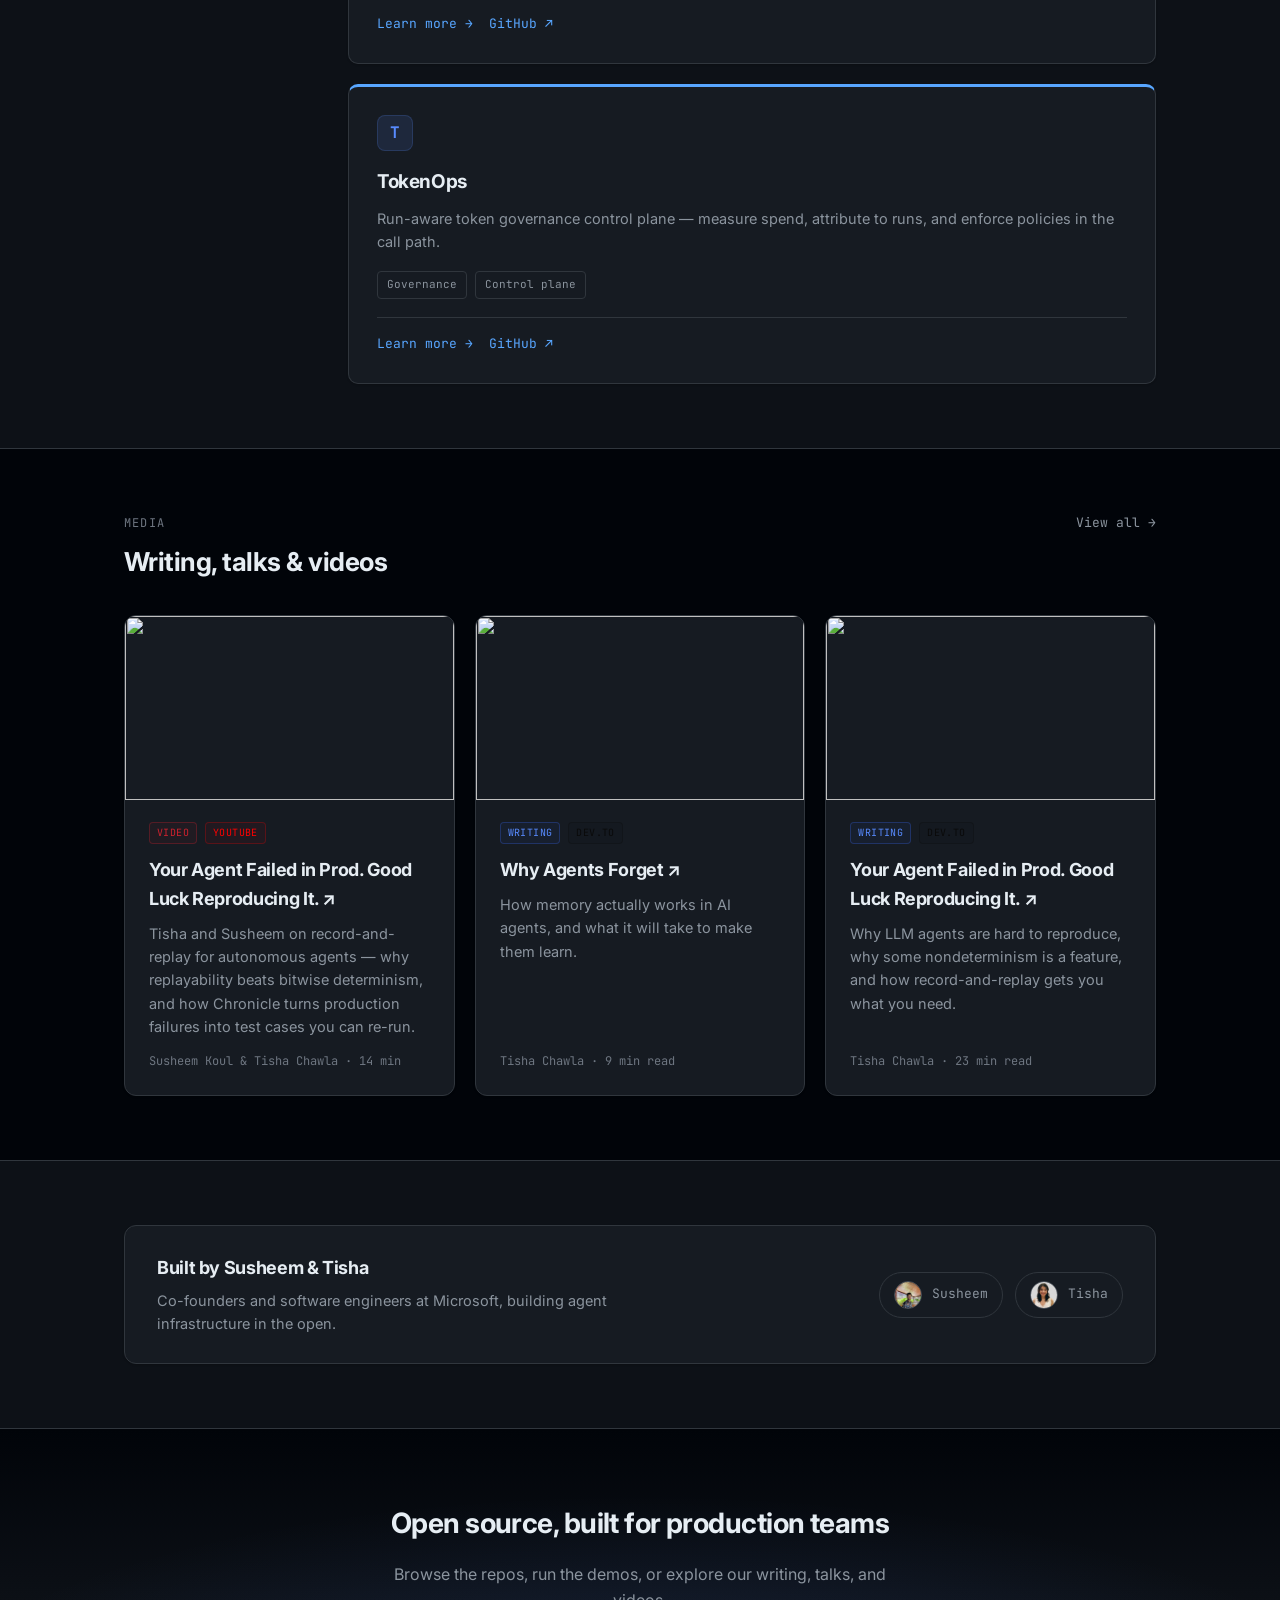
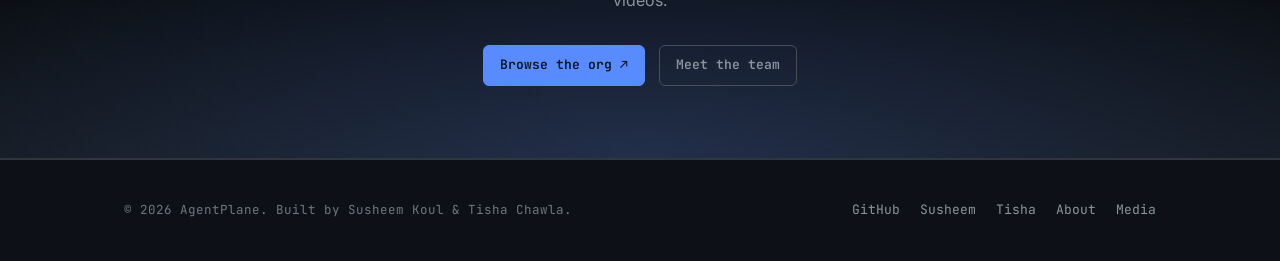
==== commit 56925bba: "Overhaul site with media hub, dynamic content, and accessibility polish. Replace the blog with a dat" ====
--- a/index.html
+++ b/index.html
@@ -3,57 +3,97 @@
 <head>
 <meta charset="UTF-8">
 <meta name="viewport" content="width=device-width, initial-scale=1.0">
-<title>AgentPlane — Infrastructure for the agentic AI era</title>
-<meta name="description" content="AgentPlane builds field-tested tooling and reference architecture for teams running AI agents in production — execution tracing, replay testing, and token infrastructure.">
-<link rel="icon" href="assets/favicon.png" type="image/png">
+<title>AgentPlane — Agent infrastructure for production teams</title>
+<meta name="description" content="AgentPlane builds open-source infrastructure for teams running AI agents in production — observability, governance, and more.">
+<link rel="canonical" href="https://theagentplane.github.io/">
+<meta property="og:type" content="website">
+<meta property="og:url" content="https://theagentplane.github.io/">
+<meta property="og:title" content="AgentPlane — Agent infrastructure for production teams">
+<meta property="og:description" content="Open-source infrastructure for the agentic stack — replayable observability, token governance, and more.">
+<meta property="og:image" content="https://img.youtube.com/vi/Lc8zRh9muoY/maxresdefault.jpg">
+<meta name="twitter:card" content="summary_large_image">
+<meta name="twitter:title" content="Your Agent Failed in Prod — AgentPlane">
+<meta name="twitter:description" content="Watch Tisha and Susheem on record-and-replay for AI agents — Chronicle and production-grade agent debugging.">
+<meta name="twitter:image" content="https://img.youtube.com/vi/Lc8zRh9muoY/maxresdefault.jpg">
+<link rel="icon" href="assets/favicon.png" type="image/png" sizes="32x32">
+<link rel="icon" href="assets/favicon-64.png" type="image/png" sizes="64x64">
+<link rel="apple-touch-icon" href="assets/apple-touch-icon.png" sizes="180x180">
+<link rel="icon" href="assets/icon-192.png" type="image/png" sizes="192x192">
 <link rel="preconnect" href="https://fonts.googleapis.com">
 <link href="https://fonts.googleapis.com/css2?family=Inter:wght@400;500;600;700&family=JetBrains+Mono:wght@400;500;600;700&display=swap" rel="stylesheet">
+<script src="js/theme-init.js"></script>
 <link rel="stylesheet" href="css/style.css">
 </head>
 <body>
 
-<nav class="site-nav">
+<a href="#main-content" class="skip-link">Skip to main content</a>
+
+<nav class="site-nav" aria-label="Main">
   <div class="container">
     <a href="index.html" class="logo">
-      <img src="assets/logo-mark.png" alt="" class="logo-mark" width="26" height="26">
+      <img src="assets/logo-mark.png" alt="AgentPlane logo" class="logo-mark" width="32" height="32">
       AgentPlane
     </a>
-    <div class="nav-links">
-      <a href="index.html" class="active">Home</a>
+    <button type="button" class="nav-toggle" aria-expanded="false" aria-controls="site-nav-menu" aria-label="Open menu">
+      <span class="nav-toggle-bar"></span>
+      <span class="nav-toggle-bar"></span>
+      <span class="nav-toggle-bar"></span>
+    </button>
+    <div class="nav-links" id="site-nav-menu">
+      <a href="index.html" class="active" aria-current="page">Home</a>
       <a href="projects.html">Projects</a>
-      <a href="blog.html">Blog</a>
+      <a href="media.html">Media</a>
       <a href="about.html">About</a>
       <a href="https://github.com/theagentplane" class="btn btn-solid" target="_blank" rel="noopener">GitHub ↗</a>
     </div>
   </div>
 </nav>
 
+<main id="main-content">
+
 <header class="hero">
+  <div class="hero-grid" aria-hidden="true"></div>
   <div class="grid-fade"></div>
-  <div class="container" style="position:relative; z-index:1;">
-    <div class="eyebrow">Two engineers. Two open-source projects.</div>
-    <h1>Infrastructure for the agentic AI era.</h1>
-    <p class="lede">AgentPlane builds field-tested tooling and reference architecture for teams running AI agents in production — from execution tracing at the decision boundary to treating tokens as a first-class infrastructure resource.</p>
-    <div class="hero-actions">
-      <a href="projects.html" class="btn btn-solid">View Projects</a>
-      <a href="blog.html" class="btn btn-ghost">Read the Blog</a>
+  <div class="container" style="position:relative; z-index:2;">
+    <div id="hero-content" class="hero-layout">
+      <div class="hero-copy">
+        <div class="eyebrow">Latest video</div>
+        <h1>Your Agent Failed in Prod. Good Luck Reproducing It.</h1>
+        <p class="lede">Tisha and Susheem on record-and-replay for autonomous agents — why replayability beats bitwise determinism, and how Chronicle turns production failures into test cases you can re-run.</p>
+        <div class="hero-actions">
+          <a href="https://www.youtube.com/watch?v=Lc8zRh9muoY" class="btn btn-solid" target="_blank" rel="noopener">Watch on YouTube ↗</a>
+          <a href="projects.html" class="btn btn-ghost">View Projects</a>
+        </div>
+      </div>
+      <a class="hero-media" href="https://www.youtube.com/watch?v=Lc8zRh9muoY" target="_blank" rel="noopener" aria-label="Watch on YouTube">
+        <img src="https://img.youtube.com/vi/Lc8zRh9muoY/maxresdefault.jpg" alt="Thumbnail: Your Agent Failed in Prod. Good Luck Reproducing It." width="560" height="315" loading="eager" decoding="async" onerror="this.onerror=null;this.src='https://img.youtube.com/vi/Lc8zRh9muoY/hqdefault.jpg'">
+        <span class="hero-media-badge">14 min · Video</span>
+      </a>
     </div>
     <div class="stat-row">
-      <div>
-        <div class="stat-num">2</div>
+      <a href="projects.html" class="stat-card">
+        <div class="stat-num" id="stat-project-count">—</div>
         <div class="stat-label">Open-source projects</div>
-      </div>
-      <div>
-        <div class="stat-num">2</div>
-        <div class="stat-label">Engineers</div>
-      </div>
-      <div>
-        <div class="stat-num">2026</div>
-        <div class="stat-label">Founded</div>
+      </a>
+      <a href="media.html" class="stat-card">
+        <div class="stat-num" id="stat-post-count">—</div>
+        <div class="stat-label">Published pieces</div>
+      </a>
+      <div class="stat-card">
+        <div class="stat-num" id="stat-github-stars">—</div>
+        <div class="stat-label">GitHub stars</div>
       </div>
     </div>
   </div>
 </header>
+
+<section class="section-muted">
+  <div class="container mission-block">
+    <span class="section-label">Our mission</span>
+    <p class="mission-statement">We build in public as we learn about agentic AI development — and contribute to the open-source community with tools teams can use to build and govern production agentic apps.</p>
+    <p class="mission-support">Observability, token governance, and whatever the agentic stack needs next — shipped in the open as we build.</p>
+  </div>
+</section>
 
 <section>
   <div class="container">
@@ -64,65 +104,53 @@
       </div>
       <a href="projects.html" class="see-all">View all projects →</a>
     </div>
-    <div class="card-grid">
+    <div class="projects-layout">
+      <nav class="project-index" id="home-project-index" aria-label="Browse projects alphabetically"></nav>
+      <div id="home-projects" class="projects-panel card-grid">
+        <p style="font-family:var(--mono); font-size:13px; color:var(--text-faint); grid-column:1/-1;">Loading…</p>
+      </div>
+    </div>
+  </div>
+</section>
 
-      <div class="card">
-        <div class="card-top">
-          <div class="card-icon">C</div>
-        </div>
-        <h3>Chronicle</h3>
-        <p>Captures the execution DNA of your agents — recording model versions, retrieval snapshots, tool schemas, and environment context at every decision boundary, so you can replay and regression-test agent incidents deterministically.</p>
-        <div class="tag-row">
-          <span class="tag">Python</span>
-          <span class="tag">Observability</span>
-          <span class="tag">LangGraph</span>
-        </div>
-        <div class="card-links">
-          <a href="projects.html#chronicle">Learn more →</a>
-          <a href="https://github.com/theagentplane/chronicle" target="_blank" rel="noopener">GitHub ↗</a>
-        </div>
+<section class="section-muted">
+  <div class="container">
+    <div class="section-head">
+      <div>
+        <span class="section-label">Media</span>
+        <h2>Writing, talks &amp; videos</h2>
       </div>
-
-      <div class="card">
-        <div class="card-top">
-          <div class="card-icon">T</div>
-        </div>
-        <h3>tokenops</h3>
-        <p>An operational field guide and reference architecture for treating tokens as a first-class infrastructure resource — built for teams whose cloud cost controls break down in stochastic, LLM-driven environments.</p>
-        <div class="tag-row">
-          <span class="tag">Reference Architecture</span>
-          <span class="tag">Cost Governance</span>
-        </div>
-        <div class="card-links">
-          <a href="projects.html#tokenops">Learn more →</a>
-          <a href="https://github.com/theagentplane/tokenops" target="_blank" rel="noopener">GitHub ↗</a>
-        </div>
-      </div>
-
+      <a href="media.html" class="see-all">View all →</a>
     </div>
+    <div id="home-post-preview" class="media-card-grid"></div>
   </div>
 </section>
 
 <section>
   <div class="container">
-    <div class="section-head">
-      <div>
-        <span class="section-label">Writing</span>
-        <h2>From the blog</h2>
+    <div class="founders-strip">
+      <div class="founders-strip-copy">
+        <h3>Built by Susheem &amp; Tisha</h3>
+        <p>Co-founders and software engineers at Microsoft, building agent infrastructure in the open.</p>
       </div>
-      <a href="blog.html" class="see-all">View all posts →</a>
+      <div class="founders-avatars">
+        <a href="https://www.linkedin.com/in/susheemkoul/" class="founder-pill" target="_blank" rel="noopener">
+          <img class="founder-pill-avatar" src="assets/team/susheem-koul.jpg" alt="" width="28" height="28" loading="lazy" decoding="async">
+          Susheem
+        </a>
+        <a href="https://in.linkedin.com/in/tisha-chawla" class="founder-pill" target="_blank" rel="noopener">
+          <img class="founder-pill-avatar" src="assets/team/tisha-chawla.jpg" alt="" width="28" height="28" loading="lazy" decoding="async">
+          Tisha
+        </a>
+      </div>
     </div>
-    <div id="home-post-preview" class="post-list"></div>
   </div>
 </section>
 
-<script src="js/blog.js"></script>
-<script>renderPostList('home-post-preview', 2);</script>
-
 <section class="cta-band">
   <div class="container">
-    <h2>Built in the open</h2>
-    <p>Committed fixtures and reproducible demos. Clone it, break it, send a PR.</p>
+    <h2>Open source, built for production teams</h2>
+    <p>Browse the repos, run the demos, or explore our writing, talks, and videos.</p>
     <div class="cta-actions">
       <a href="https://github.com/theagentplane" class="btn btn-solid" target="_blank" rel="noopener">Browse the org ↗</a>
       <a href="about.html" class="btn btn-ghost">Meet the team</a>
@@ -130,16 +158,28 @@
   </div>
 </section>
 
+</main>
+
 <footer>
   <div class="container">
     <div class="footer-left">© 2026 AgentPlane. Built by Susheem Koul &amp; Tisha Chawla.</div>
     <div class="footer-links">
       <a href="https://github.com/theagentplane" target="_blank" rel="noopener">GitHub</a>
+      <a href="https://www.linkedin.com/in/susheemkoul/" target="_blank" rel="noopener">Susheem</a>
+      <a href="https://in.linkedin.com/in/tisha-chawla" target="_blank" rel="noopener">Tisha</a>
       <a href="about.html">About</a>
-      <a href="blog.html">Blog</a>
+      <a href="media.html">Media</a>
     </div>
   </div>
 </footer>
 
+<script src="js/theme.js"></script>
+<script src="js/nav.js"></script>
+<script src="js/github-stars.js"></script>
+<script src="js/projects.js"></script>
+<script src="js/media.js"></script>
+<script src="js/hero.js"></script>
+<script>renderMediaList('home-post-preview', 3);</script>
+
 </body>
 </html>
--- a/css/style.css
+++ b/css/style.css
@@ -9,43 +9,117 @@
   --bg: #ffffff;
   --bg-elevated: #f6f8fa;
   --bg-card: #ffffff;
+  --bg-muted: #f6f8fa;
   --border: #e5e8eb;
   --border-bright: #d0d7de;
   --text: #1c2128;
   --text-dim: #57606a;
   --text-faint: #8c959f;
-  --accent: #3563e9;      /* primary brand blue */
+  --text-prose: #32393f;
+  --accent: #3563e9;
   --accent-dim: #1d4fd6;
-  --cyan: #0969da;        /* secondary / links */
+  --accent-soft: rgba(53, 99, 233, 0.08);
+  --accent-glow: rgba(53, 99, 233, 0.12);
+  --cyan: #0969da;
   --cyan-dim: #075fc4;
   --red: #cf222e;
+  --nav-bg: rgba(255, 255, 255, 0.88);
+  --hero-glow: rgba(53, 99, 233, 0.07);
+  --grid-dot: rgba(87, 96, 106, 0.18);
+  --shadow-sm: 0 1px 2px rgba(16, 24, 40, 0.03);
+  --shadow-md: 0 8px 24px rgba(16, 24, 40, 0.08);
+  --shadow-lg: 0 16px 40px rgba(16, 24, 40, 0.12);
   --mono: 'JetBrains Mono', 'IBM Plex Mono', ui-monospace, SFMono-Regular, Menlo, Consolas, monospace;
   --sans: 'Inter', -apple-system, BlinkMacSystemFont, 'Segoe UI', Roboto, sans-serif;
   --radius: 6px;
   --max-width: 1080px;
 }
 
+[data-theme="dark"] {
+  color-scheme: dark;
+  --bg: #0d1117;
+  --bg-elevated: #161b22;
+  --bg-card: #161b22;
+  --bg-muted: #010409;
+  --border: #30363d;
+  --border-bright: #484f58;
+  --text: #e6edf3;
+  --text-dim: #8b949e;
+  --text-faint: #6e7681;
+  --text-prose: #c9d1d9;
+  --accent: #588bff;
+  --accent-dim: #79a3ff;
+  --accent-soft: rgba(88, 139, 255, 0.12);
+  --accent-glow: rgba(88, 139, 255, 0.18);
+  --cyan: #58a6ff;
+  --cyan-dim: #79c0ff;
+  --red: #f85149;
+  --nav-bg: rgba(13, 17, 23, 0.92);
+  --hero-glow: rgba(88, 139, 255, 0.14);
+  --grid-dot: rgba(139, 148, 158, 0.15);
+  --shadow-sm: 0 1px 2px rgba(0, 0, 0, 0.2);
+  --shadow-md: 0 8px 24px rgba(0, 0, 0, 0.35);
+  --shadow-lg: 0 16px 40px rgba(0, 0, 0, 0.45);
+}
+
 * { box-sizing: border-box; }
 
-html { scroll-behavior: smooth; }
+html {
+  scroll-behavior: smooth;
+  scroll-padding-top: 80px;
+}
+
+/* Skip link — visible on keyboard focus only */
+.skip-link {
+  position: absolute;
+  top: -100px;
+  left: 16px;
+  z-index: 100;
+  padding: 10px 16px;
+  font-family: var(--mono);
+  font-size: 13px;
+  font-weight: 600;
+  color: #ffffff;
+  background: var(--accent);
+  border-radius: var(--radius);
+  text-decoration: none;
+}
+
+.skip-link:focus {
+  top: 16px;
+  outline: 2px solid var(--accent);
+  outline-offset: 2px;
+  text-decoration: none;
+}
 
 body {
   margin: 0;
   background: var(--bg);
   background-image:
-    radial-gradient(ellipse 80% 50% at 50% -10%, rgba(53, 99, 233, 0.07), transparent);
+    radial-gradient(ellipse 80% 50% at 50% -10%, var(--hero-glow), transparent);
   background-attachment: fixed;
   color: var(--text);
   font-family: var(--sans);
   line-height: 1.6;
   -webkit-font-smoothing: antialiased;
-}
-
-/* Faint grid only in the hero band; fade it below the fold */
+  transition: background-color 0.2s ease, color 0.2s ease;
+}
+
+/* Faint dot grid in hero; gradient fade below */
 .grid-fade {
-  background: linear-gradient(180deg, transparent 0%, var(--bg) 60%);
+  background: linear-gradient(180deg, transparent 0%, var(--bg) 65%);
   position: absolute;
   inset: 0;
+  pointer-events: none;
+  z-index: 1;
+}
+
+.hero-grid {
+  position: absolute;
+  inset: 0;
+  background-image: radial-gradient(circle, var(--grid-dot) 1px, transparent 1px);
+  background-size: 22px 22px;
+  mask-image: linear-gradient(180deg, black 20%, transparent 85%);
   pointer-events: none;
   z-index: 0;
 }
@@ -65,9 +139,10 @@
   position: sticky;
   top: 0;
   z-index: 50;
-  background: rgba(255, 255, 255, 0.85);
+  background: var(--nav-bg);
   backdrop-filter: blur(10px);
   border-bottom: 1px solid var(--border);
+  transition: background-color 0.2s ease, border-color 0.2s ease;
 }
 
 .site-nav .container {
@@ -75,6 +150,37 @@
   align-items: center;
   justify-content: space-between;
   height: 64px;
+  position: relative;
+  gap: 12px;
+}
+
+.nav-toggle {
+  display: none;
+  flex-direction: column;
+  justify-content: center;
+  gap: 5px;
+  width: 40px;
+  height: 40px;
+  padding: 0;
+  border: 1px solid var(--border);
+  border-radius: var(--radius);
+  background: var(--bg);
+  cursor: pointer;
+}
+
+.nav-toggle-bar {
+  display: block;
+  width: 18px;
+  height: 2px;
+  margin: 0 auto;
+  background: var(--text-dim);
+  border-radius: 1px;
+  transition: background 0.15s ease;
+}
+
+.nav-toggle:hover .nav-toggle-bar,
+.nav-toggle[aria-expanded="true"] .nav-toggle-bar {
+  background: var(--accent);
 }
 
 .logo {
@@ -91,10 +197,11 @@
 .logo:hover { text-decoration: none; }
 
 .logo-mark {
-  width: 26px;
-  height: 26px;
+  width: 32px;
+  height: 32px;
   flex-shrink: 0;
   display: block;
+  border-radius: 5px;
 }
 
 .nav-links {
@@ -117,6 +224,88 @@
 }
 
 .nav-links .btn { color: var(--bg); }
+
+.nav-links .theme-switch {
+  align-self: center;
+}
+
+/* Theme switch — slider */
+
+.theme-switch {
+  display: inline-flex;
+  align-items: center;
+  padding: 0;
+  border: none;
+  background: transparent;
+  cursor: pointer;
+  flex-shrink: 0;
+  -webkit-tap-highlight-color: transparent;
+}
+
+.theme-switch-track {
+  position: relative;
+  display: flex;
+  align-items: center;
+  justify-content: space-between;
+  width: 58px;
+  height: 32px;
+  padding: 0 8px;
+  border-radius: 999px;
+  background: var(--bg-elevated);
+  border: 1px solid var(--border);
+  box-sizing: border-box;
+  transition: border-color 0.2s ease, background 0.2s ease;
+}
+
+.theme-switch:hover .theme-switch-track {
+  border-color: var(--border-bright);
+}
+
+.theme-switch:focus-visible .theme-switch-track {
+  outline: 2px solid var(--accent);
+  outline-offset: 2px;
+}
+
+.theme-switch-icon {
+  width: 15px;
+  height: 15px;
+  color: var(--text-faint);
+  flex-shrink: 0;
+  position: relative;
+  z-index: 1;
+  transition: color 0.2s ease;
+}
+
+.theme-switch-thumb {
+  position: absolute;
+  top: 50%;
+  left: 3px;
+  width: 22px;
+  height: 22px;
+  border-radius: 50%;
+  background: var(--bg-card);
+  border: 1px solid var(--border-bright);
+  box-shadow: var(--shadow-sm);
+  transition: transform 0.22s cubic-bezier(0.4, 0, 0.2, 1);
+  z-index: 2;
+  pointer-events: none;
+}
+
+[data-theme="light"] .theme-switch-thumb {
+  transform: translateY(-50%) translateX(0);
+}
+
+[data-theme="dark"] .theme-switch-thumb {
+  transform: translateY(-50%) translateX(27px);
+}
+
+[data-theme="light"] .theme-switch-track .theme-switch-icon:first-child {
+  color: var(--accent);
+}
+
+[data-theme="dark"] .theme-switch-track .theme-switch-icon:last-child {
+  color: var(--accent);
+}
 
 /* ---------- Buttons ---------- */
 
@@ -169,6 +358,66 @@
   overflow: hidden;
 }
 
+.hero-layout {
+  display: grid;
+  grid-template-columns: minmax(0, 1fr) minmax(240px, 420px);
+  gap: 48px;
+  align-items: center;
+  margin-bottom: 56px;
+}
+
+.hero-copy-only {
+  margin-bottom: 56px;
+}
+
+.hero-copy .hero-actions {
+  margin-bottom: 0;
+}
+
+.hero-media {
+  position: relative;
+  display: block;
+  border-radius: 12px;
+  overflow: hidden;
+  border: 1px solid var(--border);
+  box-shadow: var(--shadow-lg);
+  line-height: 0;
+  transition: transform 0.2s ease, box-shadow 0.2s ease;
+  text-decoration: none !important;
+}
+
+.hero-media:hover {
+  transform: translateY(-3px);
+  box-shadow: var(--shadow-lg);
+}
+
+.hero-media img {
+  display: block;
+  width: 100%;
+  height: auto;
+  aspect-ratio: 16 / 9;
+  object-fit: cover;
+  background: var(--bg-elevated);
+  image-rendering: auto;
+}
+
+.hero-media-badge {
+  position: absolute;
+  left: 12px;
+  bottom: 12px;
+  font-family: var(--mono);
+  font-size: 11px;
+  font-weight: 600;
+  letter-spacing: 0.04em;
+  text-transform: uppercase;
+  color: #fff;
+  background: rgba(28, 33, 40, 0.78);
+  backdrop-filter: blur(6px);
+  padding: 5px 10px;
+  border-radius: 4px;
+  line-height: 1.4;
+}
+
 .eyebrow {
   font-family: var(--mono);
   font-size: 12px;
@@ -187,7 +436,7 @@
   height: 6px;
   border-radius: 50%;
   background: var(--accent);
-  box-shadow: 0 0 0 4px rgba(53, 99, 233, 0.12);
+  box-shadow: 0 0 0 4px var(--accent-glow);
 }
 
 h1, h2, h3, h4 {
@@ -201,7 +450,12 @@
 .hero h1 {
   font-size: clamp(36px, 5.5vw, 60px);
   line-height: 1.08;
-  max-width: 14ch;
+  max-width: 16ch;
+}
+
+.hero-copy-only .hero h1,
+.hero-layout .hero-copy h1 {
+  max-width: 16ch;
 }
 
 .hero .lede {
@@ -218,13 +472,47 @@
   margin-bottom: 56px;
 }
 
+.hero-copy .hero-actions {
+  margin-bottom: 0;
+}
+
 .stat-row {
-  display: flex;
-  gap: 40px;
-  flex-wrap: wrap;
-  font-family: var(--mono);
-  border-top: 1px solid var(--border);
-  padding-top: 24px;
+  display: grid;
+  grid-template-columns: repeat(auto-fit, minmax(140px, 1fr));
+  gap: 16px;
+  font-family: var(--mono);
+  padding-top: 8px;
+}
+
+.stat-card {
+  background: var(--bg-card);
+  border: 1px solid var(--border);
+  border-radius: 10px;
+  padding: 20px 22px;
+  box-shadow: var(--shadow-sm);
+  transition: border-color 0.15s ease, box-shadow 0.15s ease;
+}
+
+a.stat-card {
+  display: block;
+  text-decoration: none;
+  color: inherit;
+  cursor: pointer;
+}
+
+a.stat-card:hover {
+  border-color: var(--accent);
+  box-shadow: var(--shadow-md);
+}
+
+a.stat-card:focus-visible {
+  outline: 2px solid var(--accent);
+  outline-offset: 2px;
+}
+
+.stat-card:not(a):hover {
+  border-color: var(--border-bright);
+  box-shadow: var(--shadow-md);
 }
 
 .stat-row .stat-num {
@@ -245,6 +533,12 @@
 section {
   position: relative;
   padding: 64px 0;
+}
+
+.section-muted {
+  background: var(--bg-muted);
+  border-top: 1px solid var(--border);
+  border-bottom: 1px solid var(--border);
 }
 
 .section-head {
@@ -290,7 +584,7 @@
   border: 1px solid var(--border);
   border-radius: 10px;
   padding: 28px;
-  box-shadow: 0 1px 2px rgba(16, 24, 40, 0.03);
+  box-shadow: var(--shadow-sm);
   transition: border-color 0.15s ease, transform 0.15s ease, box-shadow 0.15s ease;
   display: flex;
   flex-direction: column;
@@ -298,7 +592,7 @@
 
 .card:hover {
   border-color: var(--border-bright);
-  box-shadow: 0 8px 20px rgba(16, 24, 40, 0.07);
+  box-shadow: var(--shadow-md);
   transform: translateY(-2px);
 }
 
@@ -313,8 +607,8 @@
   width: 36px;
   height: 36px;
   border-radius: 8px;
-  background: rgba(53, 99, 233, 0.08);
-  border: 1px solid rgba(53, 99, 233, 0.2);
+  background: var(--accent-soft);
+  border: 1px solid var(--accent-glow);
   display: flex;
   align-items: center;
   justify-content: center;
@@ -471,6 +765,202 @@
   background: rgba(9, 105, 218, 0.06);
 }
 
+/* Format badges — writing / talk / video */
+
+.format-badge {
+  display: inline-block;
+  font-family: var(--mono);
+  font-size: 10px;
+  text-transform: uppercase;
+  letter-spacing: 0.04em;
+  padding: 2px 7px;
+  border-radius: 4px;
+  border: 1px solid;
+  line-height: 1.6;
+}
+
+.format-writing {
+  color: var(--accent);
+  border-color: rgba(53, 99, 233, 0.3);
+  background: rgba(53, 99, 233, 0.06);
+}
+
+.format-talk {
+  color: #6e40c9;
+  border-color: rgba(110, 64, 201, 0.3);
+  background: rgba(110, 64, 201, 0.06);
+}
+
+.format-video {
+  color: #cf222e;
+  border-color: rgba(207, 34, 46, 0.3);
+  background: rgba(207, 34, 46, 0.06);
+}
+
+.source-youtube {
+  color: #ff0000;
+  border-color: rgba(255, 0, 0, 0.25);
+  background: rgba(255, 0, 0, 0.05);
+}
+
+/* Media page filters */
+
+.media-filters {
+  display: flex;
+  gap: 8px;
+  flex-wrap: wrap;
+  margin-bottom: 8px;
+}
+
+.media-filter {
+  font-family: var(--mono);
+  font-size: 12px;
+  font-weight: 600;
+  padding: 7px 14px;
+  border-radius: var(--radius);
+  border: 1px solid var(--border);
+  background: var(--bg);
+  color: var(--text-dim);
+  cursor: pointer;
+  transition: all 0.15s ease;
+}
+
+.media-filter:hover {
+  border-color: var(--border-bright);
+  color: var(--text);
+}
+
+.media-filter.active {
+  border-color: var(--accent);
+  color: var(--accent);
+  background: var(--accent-soft);
+}
+
+/* Projects — alphabetical index slider */
+
+.projects-layout {
+  display: grid;
+  grid-template-columns: minmax(148px, 188px) minmax(0, 1fr);
+  gap: 28px 36px;
+  align-items: start;
+}
+
+.projects-panel.card-grid {
+  grid-template-columns: 1fr;
+}
+
+.project-index {
+  position: sticky;
+  top: 84px;
+  align-self: start;
+}
+
+.project-index-label {
+  display: block;
+  font-family: var(--mono);
+  font-size: 10px;
+  font-weight: 600;
+  letter-spacing: 0.14em;
+  text-transform: uppercase;
+  color: var(--text-faint);
+  margin-bottom: 10px;
+}
+
+.project-index-track {
+  position: relative;
+  display: flex;
+  flex-direction: column;
+  gap: 2px;
+  padding: 5px;
+  border-radius: 10px;
+  border: 1px solid var(--border);
+  background: var(--bg-elevated);
+}
+
+.project-index-thumb {
+  position: absolute;
+  left: 5px;
+  right: 5px;
+  top: 5px;
+  height: 40px;
+  border-radius: 7px;
+  background: var(--bg-card);
+  border: 1px solid var(--border-bright);
+  box-shadow: var(--shadow-sm);
+  transition: transform 0.22s cubic-bezier(0.4, 0, 0.2, 1), height 0.22s ease;
+  pointer-events: none;
+  z-index: 0;
+}
+
+.project-index-btn {
+  position: relative;
+  z-index: 1;
+  display: flex;
+  align-items: center;
+  gap: 10px;
+  width: 100%;
+  padding: 10px 12px;
+  border: none;
+  border-radius: 7px;
+  background: transparent;
+  cursor: pointer;
+  text-align: left;
+  font-family: var(--mono);
+  font-size: 12px;
+  color: var(--text-dim);
+  transition: color 0.15s ease;
+  -webkit-tap-highlight-color: transparent;
+}
+
+.project-index-btn:hover {
+  color: var(--text);
+}
+
+.project-index-btn.is-active {
+  color: var(--accent);
+  font-weight: 600;
+}
+
+.project-index-letter {
+  flex-shrink: 0;
+  width: 22px;
+  height: 22px;
+  display: flex;
+  align-items: center;
+  justify-content: center;
+  border-radius: 5px;
+  background: var(--bg);
+  border: 1px solid var(--border);
+  font-size: 11px;
+  font-weight: 700;
+  color: var(--text-faint);
+}
+
+.project-index-btn.is-active .project-index-letter {
+  border-color: var(--accent-glow);
+  background: var(--accent-soft);
+  color: var(--accent);
+}
+
+.project-index-name {
+  line-height: 1.3;
+  min-width: 0;
+  overflow: hidden;
+  text-overflow: ellipsis;
+  white-space: nowrap;
+}
+
+.projects-layout-page .projects-panel {
+  display: flex;
+  flex-direction: column;
+  gap: 28px;
+  min-width: 0;
+}
+
+.project-detail-card {
+  padding: 40px;
+}
+
 /* ---------- Article ---------- */
 
 .article-header {
@@ -500,7 +990,7 @@
 }
 
 .article-body p {
-  color: #32393f;
+  color: var(--text-prose);
   font-size: 17px;
   margin: 0 0 22px;
 }
@@ -517,7 +1007,7 @@
 }
 
 .article-body ul, .article-body ol {
-  color: #32393f;
+  color: var(--text-prose);
   font-size: 16px;
   margin: 0 0 22px;
   padding-left: 22px;
@@ -548,7 +1038,7 @@
   background: none;
   border: none;
   padding: 0;
-  color: #32393f;
+  color: var(--text-prose);
 }
 
 .article-body blockquote {
@@ -601,19 +1091,17 @@
 }
 
 .team-avatar {
-  width: 56px;
-  height: 56px;
+  width: 96px;
+  height: 96px;
   border-radius: 50%;
-  background: linear-gradient(135deg, rgba(53,99,233,0.14), rgba(9,105,218,0.08));
-  border: 1px solid var(--border-bright);
-  display: flex;
-  align-items: center;
-  justify-content: center;
-  font-family: var(--mono);
-  font-weight: 700;
-  font-size: 20px;
-  color: var(--accent);
+  object-fit: cover;
+  object-position: center top;
+  border: 2px solid var(--border-bright);
+  box-shadow: var(--shadow-sm);
   margin-bottom: 18px;
+  display: block;
+  background: var(--bg-elevated);
+  image-rendering: auto;
 }
 
 .team-card h3 { margin-bottom: 4px; font-size: 19px; }
@@ -641,11 +1129,27 @@
 /* ---------- CTA band ---------- */
 
 .cta-band {
-  background: var(--bg-elevated);
+  background:
+    linear-gradient(180deg, var(--bg-muted) 0%, var(--bg-elevated) 100%);
   border-top: 1px solid var(--border);
   border-bottom: 1px solid var(--border);
   text-align: center;
   padding: 72px 0;
+  position: relative;
+  overflow: hidden;
+}
+
+.cta-band::before {
+  content: '';
+  position: absolute;
+  inset: 0;
+  background: radial-gradient(ellipse 60% 80% at 50% 100%, var(--accent-glow), transparent);
+  pointer-events: none;
+}
+
+.cta-band .container {
+  position: relative;
+  z-index: 1;
 }
 
 .cta-band h2 { font-size: 28px; }
@@ -663,6 +1167,18 @@
   flex-wrap: wrap;
 }
 
+.founders-cta {
+  display: flex;
+  gap: 12px;
+  justify-content: center;
+  flex-wrap: wrap;
+}
+
+.founders-cta .btn {
+  min-width: 11.5rem;
+  justify-content: center;
+}
+
 /* ---------- Footer ---------- */
 
 footer {
@@ -712,11 +1228,346 @@
   margin: 0;
 }
 
+/* ---------- Mission ---------- */
+
+.mission-block {
+  max-width: 720px;
+  margin: 0 auto;
+  text-align: center;
+}
+
+.mission-statement {
+  font-size: clamp(22px, 3vw, 28px);
+  font-weight: 600;
+  line-height: 1.35;
+  letter-spacing: -0.02em;
+  color: var(--text);
+  margin: 0 0 20px;
+}
+
+.mission-support {
+  font-size: 16px;
+  color: var(--text-dim);
+  margin: 0;
+  line-height: 1.6;
+}
+
+/* ---------- Pillars (legacy — unused) ---------- */
+
+.pillars {
+  display: grid;
+  grid-template-columns: repeat(auto-fit, minmax(240px, 1fr));
+  gap: 20px;
+}
+
+.pillar {
+  background: var(--bg-card);
+  border: 1px solid var(--border);
+  border-radius: 10px;
+  padding: 28px;
+  box-shadow: var(--shadow-sm);
+  transition: border-color 0.15s ease, transform 0.15s ease, box-shadow 0.15s ease;
+}
+
+.pillar:hover {
+  border-color: var(--border-bright);
+  box-shadow: var(--shadow-md);
+  transform: translateY(-2px);
+}
+
+.pillar-icon {
+  width: 40px;
+  height: 40px;
+  border-radius: 10px;
+  background: var(--accent-soft);
+  border: 1px solid var(--accent-glow);
+  display: flex;
+  align-items: center;
+  justify-content: center;
+  font-family: var(--mono);
+  font-size: 18px;
+  color: var(--accent);
+  margin-bottom: 16px;
+}
+
+.pillar h3 {
+  font-size: 17px;
+  margin-bottom: 8px;
+}
+
+.pillar p {
+  color: var(--text-dim);
+  font-size: 14.5px;
+  margin: 0;
+}
+
+/* ---------- Media cards (homepage) ---------- */
+
+.media-card-grid {
+  display: grid;
+  grid-template-columns: repeat(auto-fit, minmax(300px, 1fr));
+  gap: 20px;
+}
+
+.media-card {
+  display: flex;
+  flex-direction: column;
+  background: var(--bg-card);
+  border: 1px solid var(--border);
+  border-radius: 12px;
+  overflow: hidden;
+  box-shadow: var(--shadow-sm);
+  text-decoration: none !important;
+  color: inherit;
+  transition: border-color 0.15s ease, transform 0.15s ease, box-shadow 0.15s ease;
+}
+
+.media-card:hover {
+  border-color: var(--border-bright);
+  box-shadow: var(--shadow-md);
+  transform: translateY(-3px);
+}
+
+.media-card-thumb {
+  aspect-ratio: 16 / 9;
+  background: var(--bg-elevated);
+  overflow: hidden;
+  line-height: 0;
+}
+
+.media-card-thumb img {
+  width: 100%;
+  height: 100%;
+  object-fit: cover;
+  display: block;
+  image-rendering: auto;
+}
+
+.media-card-thumb-fallback {
+  display: flex;
+  align-items: center;
+  justify-content: center;
+  background: linear-gradient(135deg, var(--accent-soft), var(--bg-elevated));
+}
+
+.media-card-thumb-fallback span {
+  font-family: var(--mono);
+  font-size: 12px;
+  font-weight: 600;
+  text-transform: uppercase;
+  letter-spacing: 0.08em;
+  color: var(--accent);
+}
+
+.media-card-body {
+  padding: 22px 24px 24px;
+  display: flex;
+  flex-direction: column;
+  flex: 1;
+}
+
+.media-card-badges {
+  display: flex;
+  gap: 8px;
+  flex-wrap: wrap;
+  margin-bottom: 12px;
+}
+
+.media-card h3 {
+  font-size: 18px;
+  margin-bottom: 8px;
+  color: var(--text);
+}
+
+.media-card p {
+  color: var(--text-dim);
+  font-size: 14.5px;
+  margin: 0 0 14px;
+  flex: 1;
+}
+
+.media-card-meta {
+  font-family: var(--mono);
+  font-size: 12px;
+  color: var(--text-faint);
+}
+
+/* ---------- Founders strip ---------- */
+
+.founders-strip {
+  display: flex;
+  align-items: center;
+  justify-content: space-between;
+  gap: 24px;
+  flex-wrap: wrap;
+  background: var(--bg-card);
+  border: 1px solid var(--border);
+  border-radius: 12px;
+  padding: 28px 32px;
+  box-shadow: var(--shadow-sm);
+}
+
+.founders-strip-copy h3 {
+  font-size: 18px;
+  margin-bottom: 6px;
+}
+
+.founders-strip-copy p {
+  color: var(--text-dim);
+  font-size: 14.5px;
+  margin: 0;
+  max-width: 52ch;
+}
+
+.founders-avatars {
+  display: flex;
+  align-items: center;
+  gap: 12px;
+}
+
+.founder-pill {
+  display: flex;
+  align-items: center;
+  gap: 10px;
+  font-family: var(--mono);
+  font-size: 13px;
+  color: var(--text-dim);
+  padding: 8px 14px;
+  border: 1px solid var(--border);
+  border-radius: 999px;
+  background: var(--bg-elevated);
+  text-decoration: none !important;
+  transition: border-color 0.15s ease, color 0.15s ease;
+}
+
+.founder-pill:hover {
+  border-color: var(--accent);
+  color: var(--accent);
+}
+
+.founder-pill-initials,
+.founder-pill-avatar {
+  width: 28px;
+  height: 28px;
+  border-radius: 50%;
+  flex-shrink: 0;
+}
+
+.founder-pill-initials {
+  background: var(--accent-soft);
+  border: 1px solid var(--accent-glow);
+  display: flex;
+  align-items: center;
+  justify-content: center;
+  font-size: 11px;
+  font-weight: 700;
+  color: var(--accent);
+}
+
+.founder-pill-avatar {
+  object-fit: cover;
+  object-position: center top;
+  border: 1px solid var(--border-bright);
+  background: var(--bg-elevated);
+  display: block;
+}
+
+.card-accent-chronicle {
+  border-top: 3px solid var(--accent);
+}
+
+.card-accent-tokenops {
+  border-top: 3px solid var(--cyan);
+}
+
 /* ---------- Responsive ---------- */
 
 @media (max-width: 640px) {
-  .nav-links { display: none; }
+  .nav-toggle { display: flex; }
+
+  .site-nav .container > .theme-switch {
+    margin-left: auto;
+    flex-shrink: 0;
+  }
+
+  .nav-toggle {
+    margin-left: 10px;
+  }
+
+  .theme-switch { flex-shrink: 0; }
+
+  .nav-links {
+    display: none;
+    position: absolute;
+    top: calc(100% + 1px);
+    left: 0;
+    right: 0;
+    flex-direction: column;
+    align-items: stretch;
+    gap: 0;
+    padding: 12px 24px 20px;
+    background: var(--nav-bg);
+    border-bottom: 1px solid var(--border);
+    box-shadow: 0 8px 24px rgba(16, 24, 40, 0.08);
+  }
+
+  .nav-links.is-open { display: flex; }
+
+  .nav-links a {
+    padding: 12px 0;
+    border-bottom: 1px solid var(--border);
+  }
+
+  .nav-links a:last-child { border-bottom: none; }
+
+  .nav-links .btn {
+    margin-top: 8px;
+    justify-content: center;
+  }
+
   .post-row { grid-template-columns: 1fr; gap: 6px; }
   .hero { padding: 56px 0 40px; }
+  .hero-layout {
+    grid-template-columns: 1fr;
+    gap: 28px;
+    margin-bottom: 40px;
+  }
+  .hero-layout .hero-media {
+    order: -1;
+    max-width: 520px;
+  }
+  .hero h1 { max-width: none; }
   .stat-row { gap: 24px; }
-}
+
+  .projects-layout {
+    grid-template-columns: 1fr;
+    gap: 20px;
+  }
+
+  .project-index {
+    position: static;
+    overflow-x: auto;
+    -webkit-overflow-scrolling: touch;
+  }
+
+  .project-index-track {
+    flex-direction: row;
+    width: max-content;
+    min-width: 100%;
+  }
+
+  .project-index-thumb {
+    top: 5px;
+    bottom: auto;
+    height: auto !important;
+    width: auto;
+    transform: translateX(0);
+    transition: transform 0.22s cubic-bezier(0.4, 0, 0.2, 1), width 0.22s ease, height 0.22s ease;
+  }
+
+  .project-index-btn {
+    width: auto;
+    flex-shrink: 0;
+    max-width: 160px;
+  }
+}
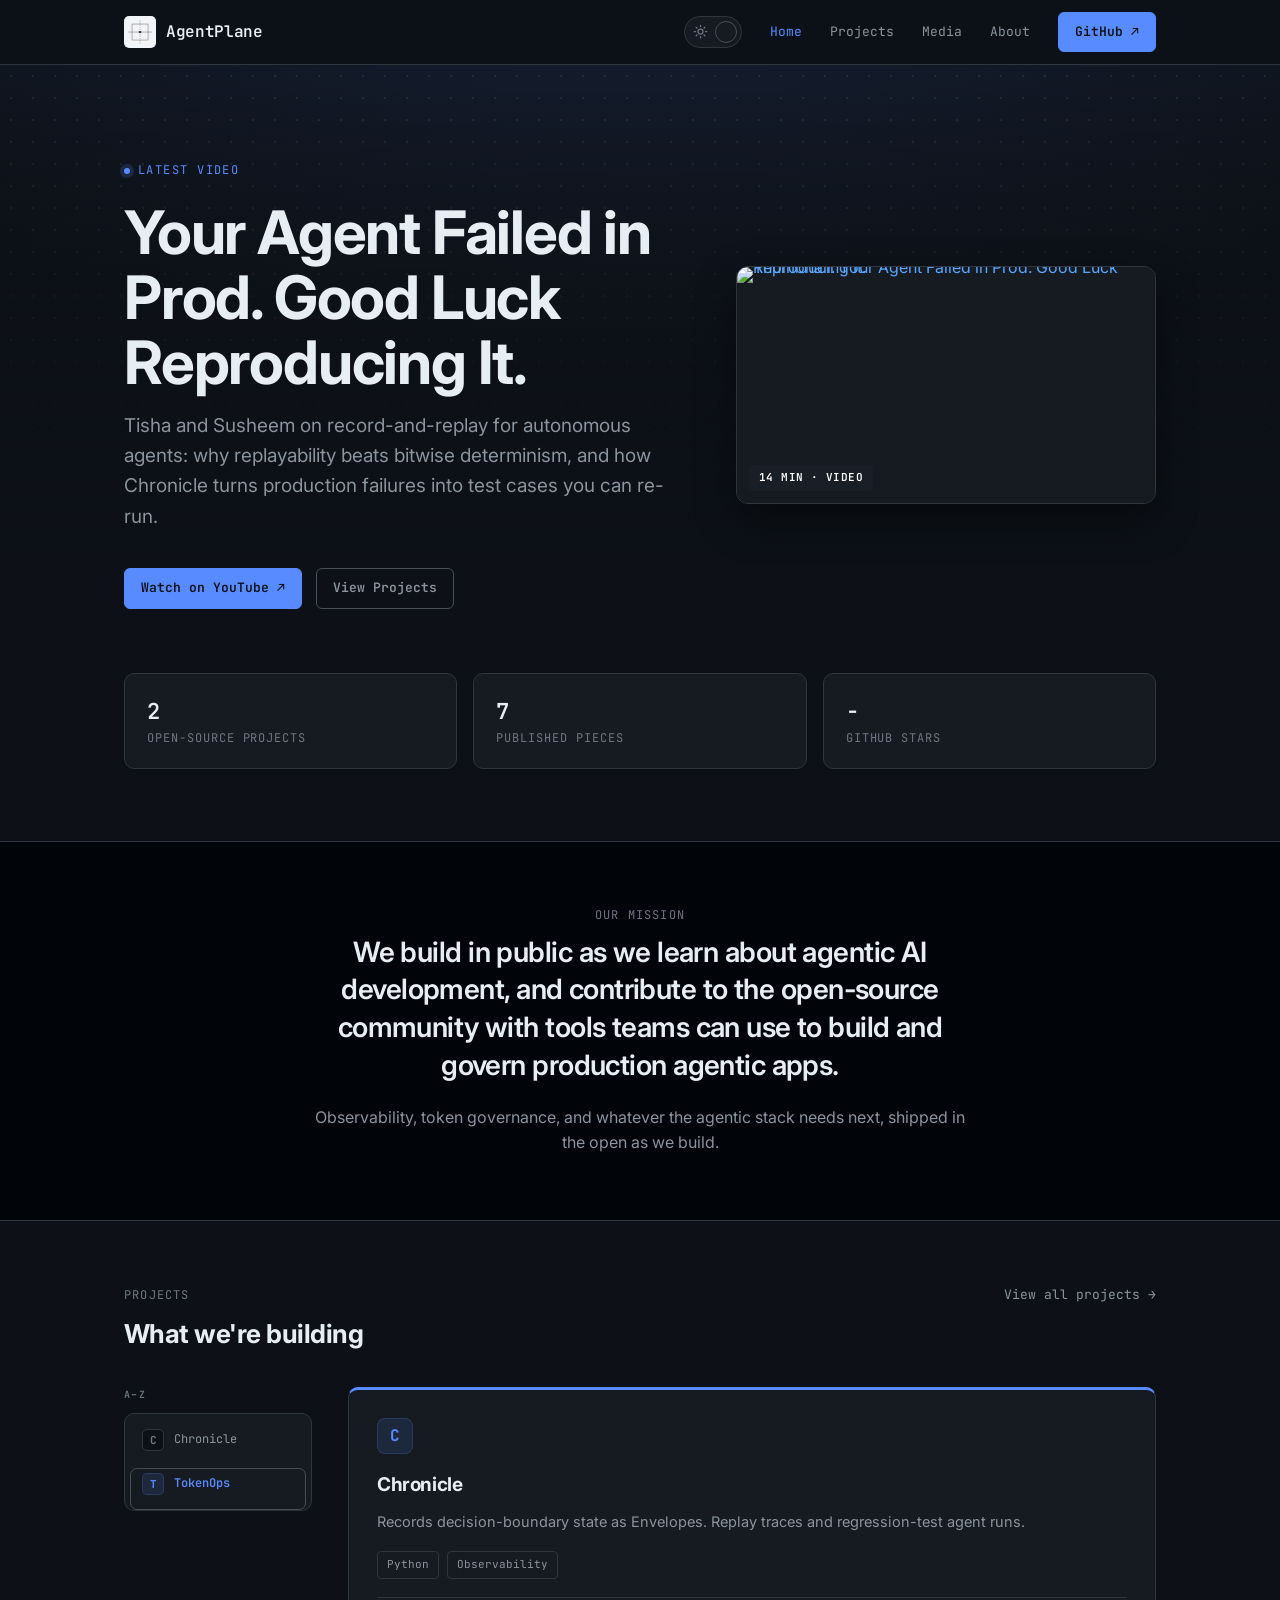
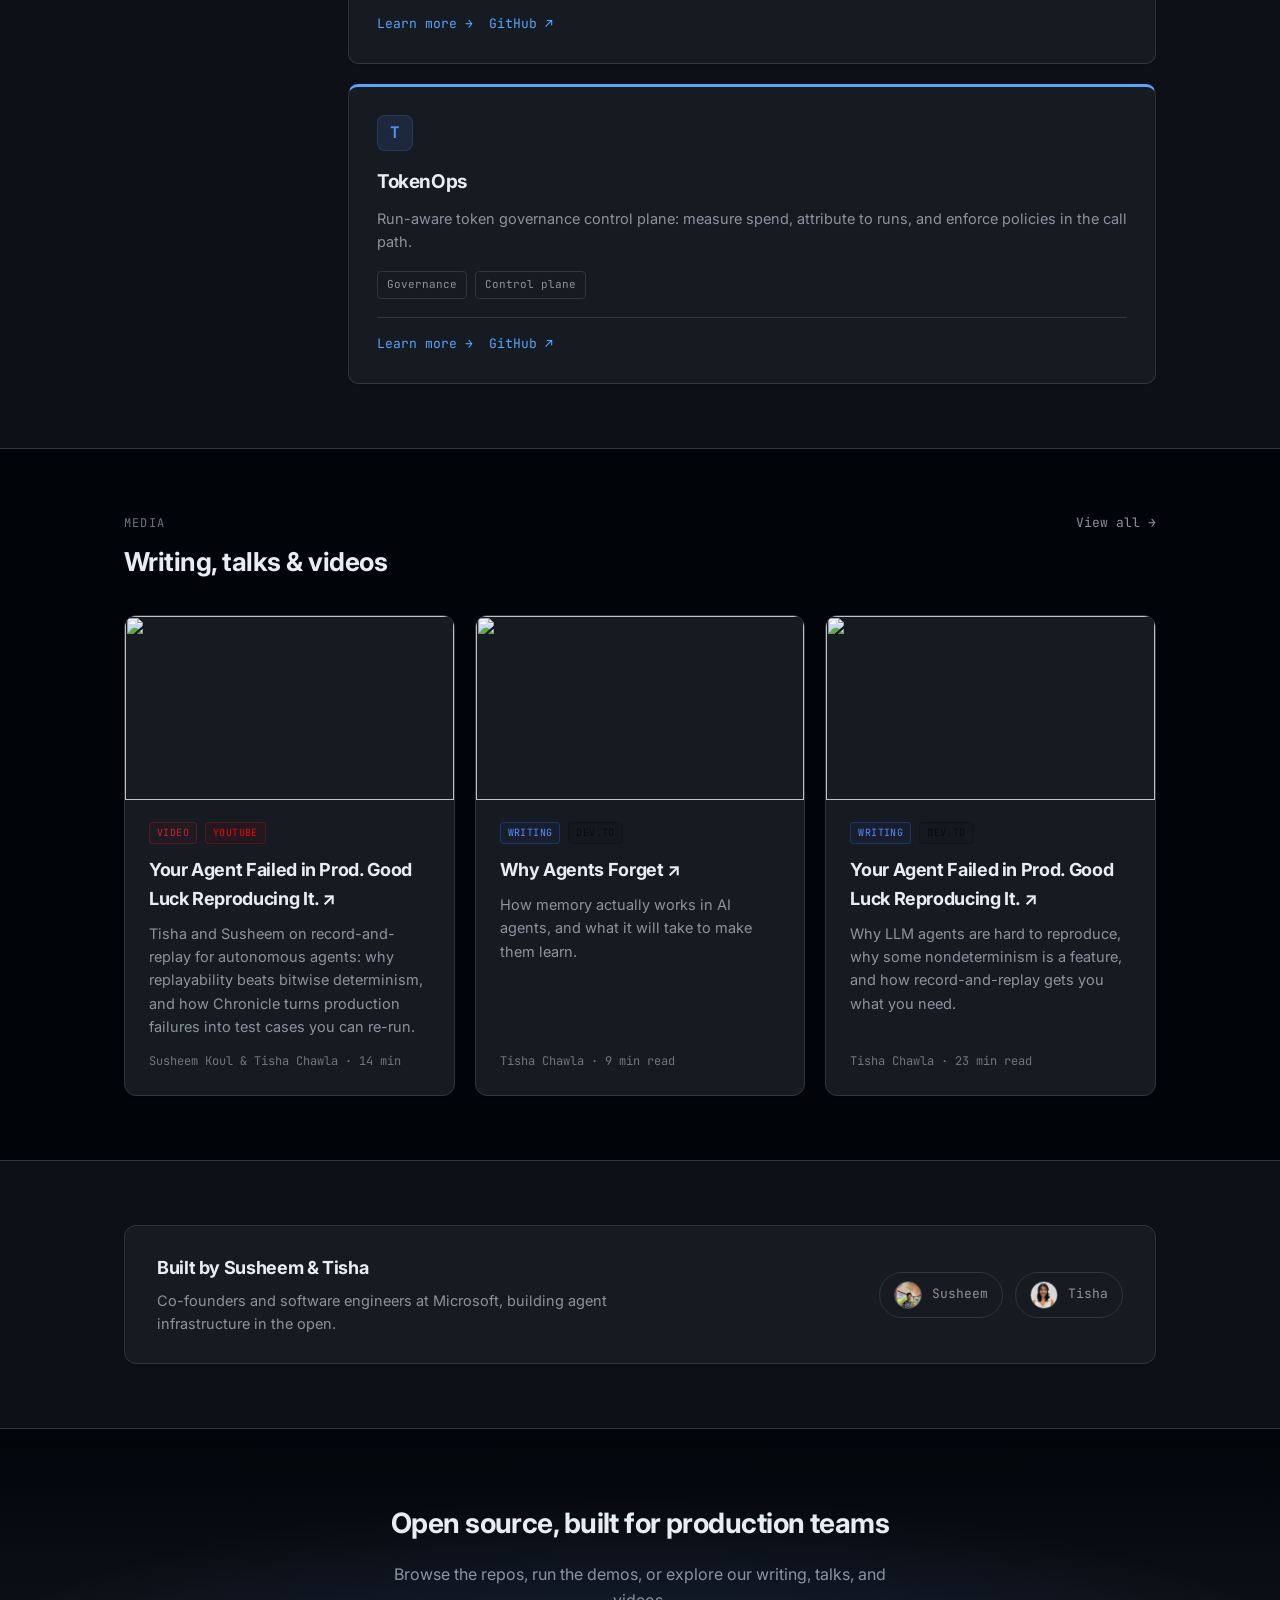
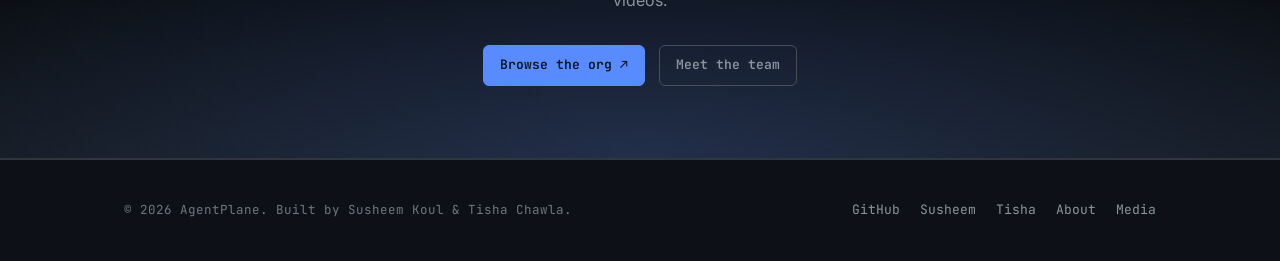
==== commit bbc5fc28: "Replace em dashes across site copy with hyphens, commas, and colons. Keeps page titles and user-faci" ====
--- a/index.html
+++ b/index.html
@@ -3,17 +3,17 @@
 <head>
 <meta charset="UTF-8">
 <meta name="viewport" content="width=device-width, initial-scale=1.0">
-<title>AgentPlane — Agent infrastructure for production teams</title>
-<meta name="description" content="AgentPlane builds open-source infrastructure for teams running AI agents in production — observability, governance, and more.">
+<title>AgentPlane - Agent infrastructure for production teams</title>
+<meta name="description" content="AgentPlane builds open-source infrastructure for teams running AI agents in production: observability, governance, and more.">
 <link rel="canonical" href="https://theagentplane.github.io/">
 <meta property="og:type" content="website">
 <meta property="og:url" content="https://theagentplane.github.io/">
-<meta property="og:title" content="AgentPlane — Agent infrastructure for production teams">
-<meta property="og:description" content="Open-source infrastructure for the agentic stack — replayable observability, token governance, and more.">
+<meta property="og:title" content="AgentPlane - Agent infrastructure for production teams">
+<meta property="og:description" content="Open-source infrastructure for the agentic stack: replayable observability, token governance, and more.">
 <meta property="og:image" content="https://img.youtube.com/vi/Lc8zRh9muoY/maxresdefault.jpg">
 <meta name="twitter:card" content="summary_large_image">
-<meta name="twitter:title" content="Your Agent Failed in Prod — AgentPlane">
-<meta name="twitter:description" content="Watch Tisha and Susheem on record-and-replay for AI agents — Chronicle and production-grade agent debugging.">
+<meta name="twitter:title" content="Your Agent Failed in Prod - AgentPlane">
+<meta name="twitter:description" content="Watch Tisha and Susheem on record-and-replay for AI agents: Chronicle and production-grade agent debugging.">
 <meta name="twitter:image" content="https://img.youtube.com/vi/Lc8zRh9muoY/maxresdefault.jpg">
 <link rel="icon" href="assets/favicon.png" type="image/png" sizes="32x32">
 <link rel="icon" href="assets/favicon-64.png" type="image/png" sizes="64x64">
@@ -59,7 +59,7 @@
       <div class="hero-copy">
         <div class="eyebrow">Latest video</div>
         <h1>Your Agent Failed in Prod. Good Luck Reproducing It.</h1>
-        <p class="lede">Tisha and Susheem on record-and-replay for autonomous agents — why replayability beats bitwise determinism, and how Chronicle turns production failures into test cases you can re-run.</p>
+        <p class="lede">Tisha and Susheem on record-and-replay for autonomous agents: why replayability beats bitwise determinism, and how Chronicle turns production failures into test cases you can re-run.</p>
         <div class="hero-actions">
           <a href="https://www.youtube.com/watch?v=Lc8zRh9muoY" class="btn btn-solid" target="_blank" rel="noopener">Watch on YouTube ↗</a>
           <a href="projects.html" class="btn btn-ghost">View Projects</a>
@@ -72,15 +72,15 @@
     </div>
     <div class="stat-row">
       <a href="projects.html" class="stat-card">
-        <div class="stat-num" id="stat-project-count">—</div>
+        <div class="stat-num" id="stat-project-count">-</div>
         <div class="stat-label">Open-source projects</div>
       </a>
       <a href="media.html" class="stat-card">
-        <div class="stat-num" id="stat-post-count">—</div>
+        <div class="stat-num" id="stat-post-count">-</div>
         <div class="stat-label">Published pieces</div>
       </a>
       <div class="stat-card">
-        <div class="stat-num" id="stat-github-stars">—</div>
+        <div class="stat-num" id="stat-github-stars">-</div>
         <div class="stat-label">GitHub stars</div>
       </div>
     </div>
@@ -90,8 +90,8 @@
 <section class="section-muted">
   <div class="container mission-block">
     <span class="section-label">Our mission</span>
-    <p class="mission-statement">We build in public as we learn about agentic AI development — and contribute to the open-source community with tools teams can use to build and govern production agentic apps.</p>
-    <p class="mission-support">Observability, token governance, and whatever the agentic stack needs next — shipped in the open as we build.</p>
+    <p class="mission-statement">We build in public as we learn about agentic AI development, and contribute to the open-source community with tools teams can use to build and govern production agentic apps.</p>
+    <p class="mission-support">Observability, token governance, and whatever the agentic stack needs next, shipped in the open as we build.</p>
   </div>
 </section>
 
--- a/css/style.css
+++ b/css/style.css
@@ -1,7 +1,7 @@
 /* ============================================================
-   AgentPlane — shared stylesheet
+   AgentPlane - shared stylesheet
    Theme: clean light docs-site aesthetic (Sphinx/PyData/Docusaurus
-   style, as used by AutoGen, LangChain, etc.) — blue accent, white
+   style, as used by AutoGen, LangChain, etc.): blue accent, white
    background, card-based sections, mono for code/logo.
    ============================================================ */
 
@@ -69,7 +69,7 @@
   scroll-padding-top: 80px;
 }
 
-/* Skip link — visible on keyboard focus only */
+/* Skip link - visible on keyboard focus only */
 .skip-link {
   position: absolute;
   top: -100px;
@@ -229,7 +229,7 @@
   align-self: center;
 }
 
-/* Theme switch — slider */
+/* Theme switch - slider */
 
 .theme-switch {
   display: inline-flex;
@@ -715,7 +715,7 @@
   color: var(--text-faint);
 }
 
-/* Source badges — gallery mixes internal posts with external links */
+/* Source badges - gallery mixes internal posts with external links */
 
 .source-badge {
   display: inline-block;
@@ -765,7 +765,7 @@
   background: rgba(9, 105, 218, 0.06);
 }
 
-/* Format badges — writing / talk / video */
+/* Format badges - writing / talk / video */
 
 .format-badge {
   display: inline-block;
@@ -836,7 +836,7 @@
   background: var(--accent-soft);
 }
 
-/* Projects — alphabetical index slider */
+/* Projects - alphabetical index slider */
 
 .projects-layout {
   display: grid;
@@ -1252,7 +1252,7 @@
   line-height: 1.6;
 }
 
-/* ---------- Pillars (legacy — unused) ---------- */
+/* ---------- Pillars (legacy - unused) ---------- */
 
 .pillars {
   display: grid;
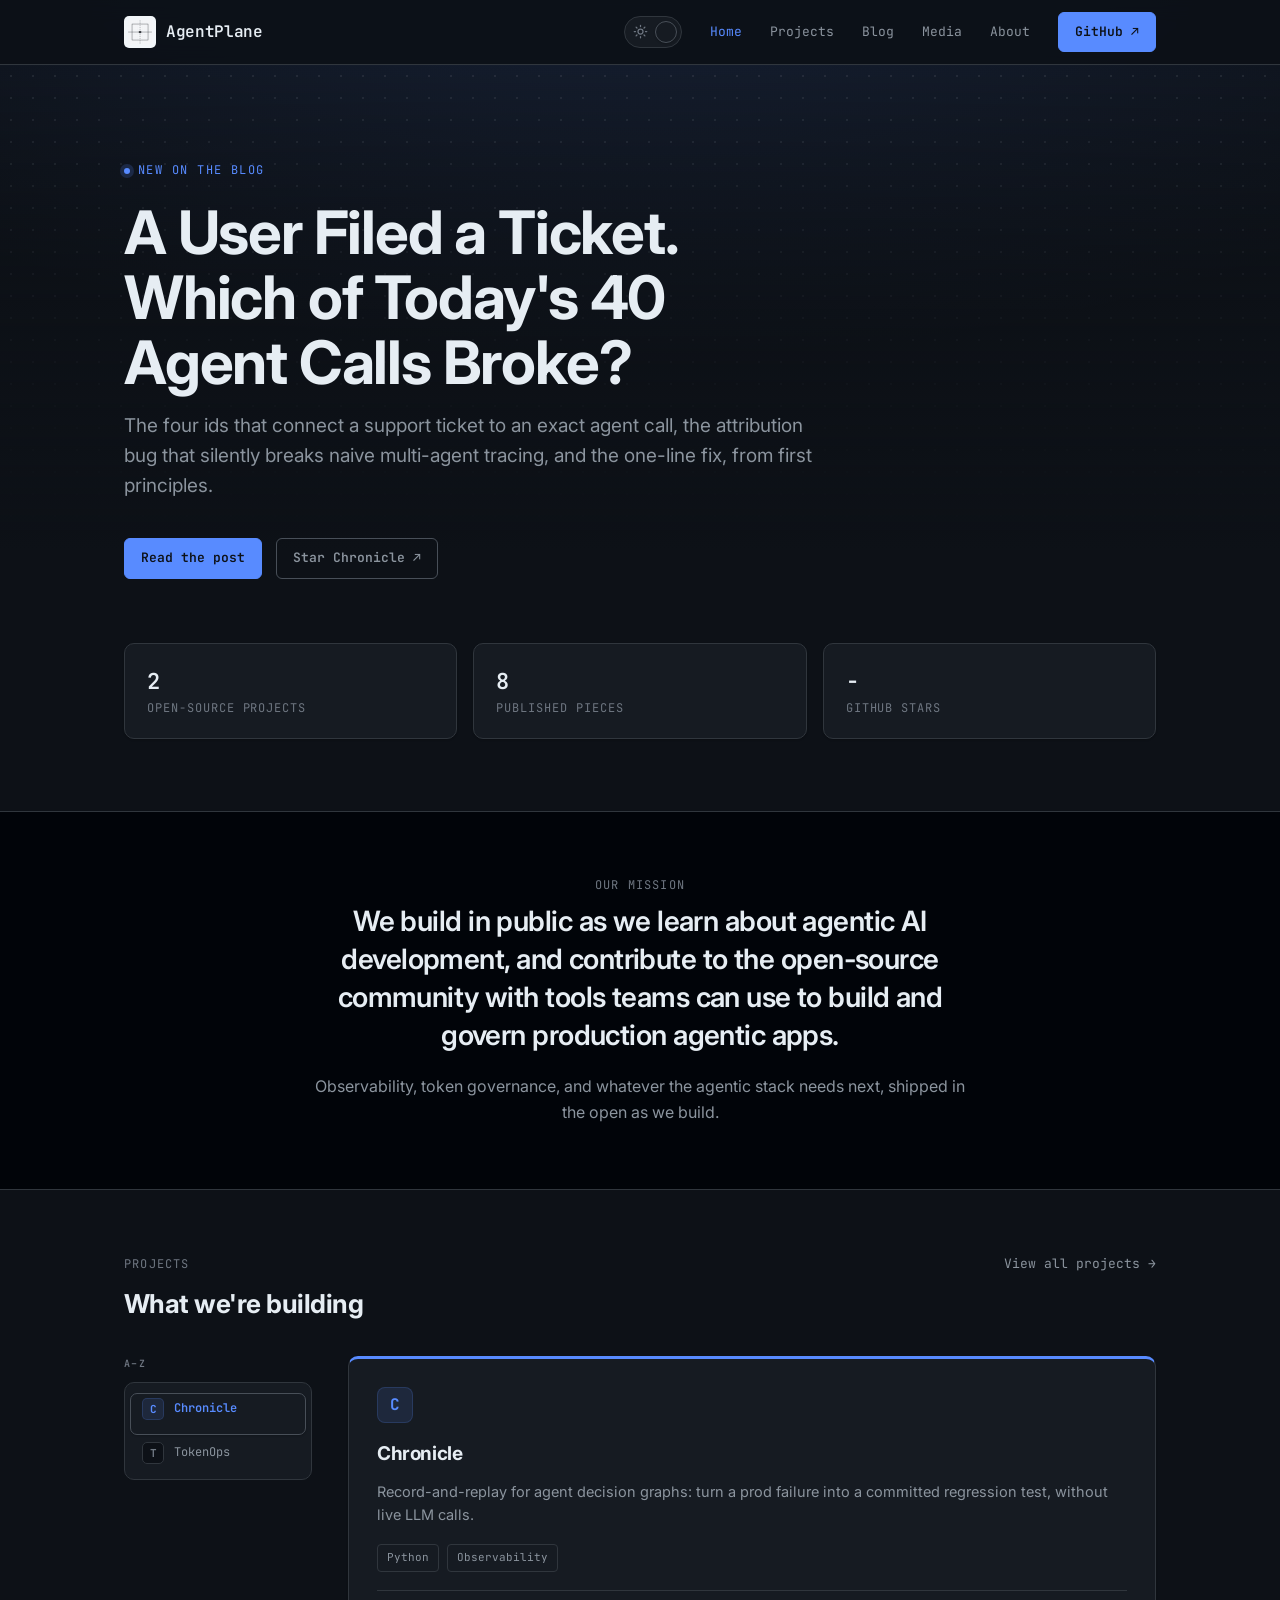
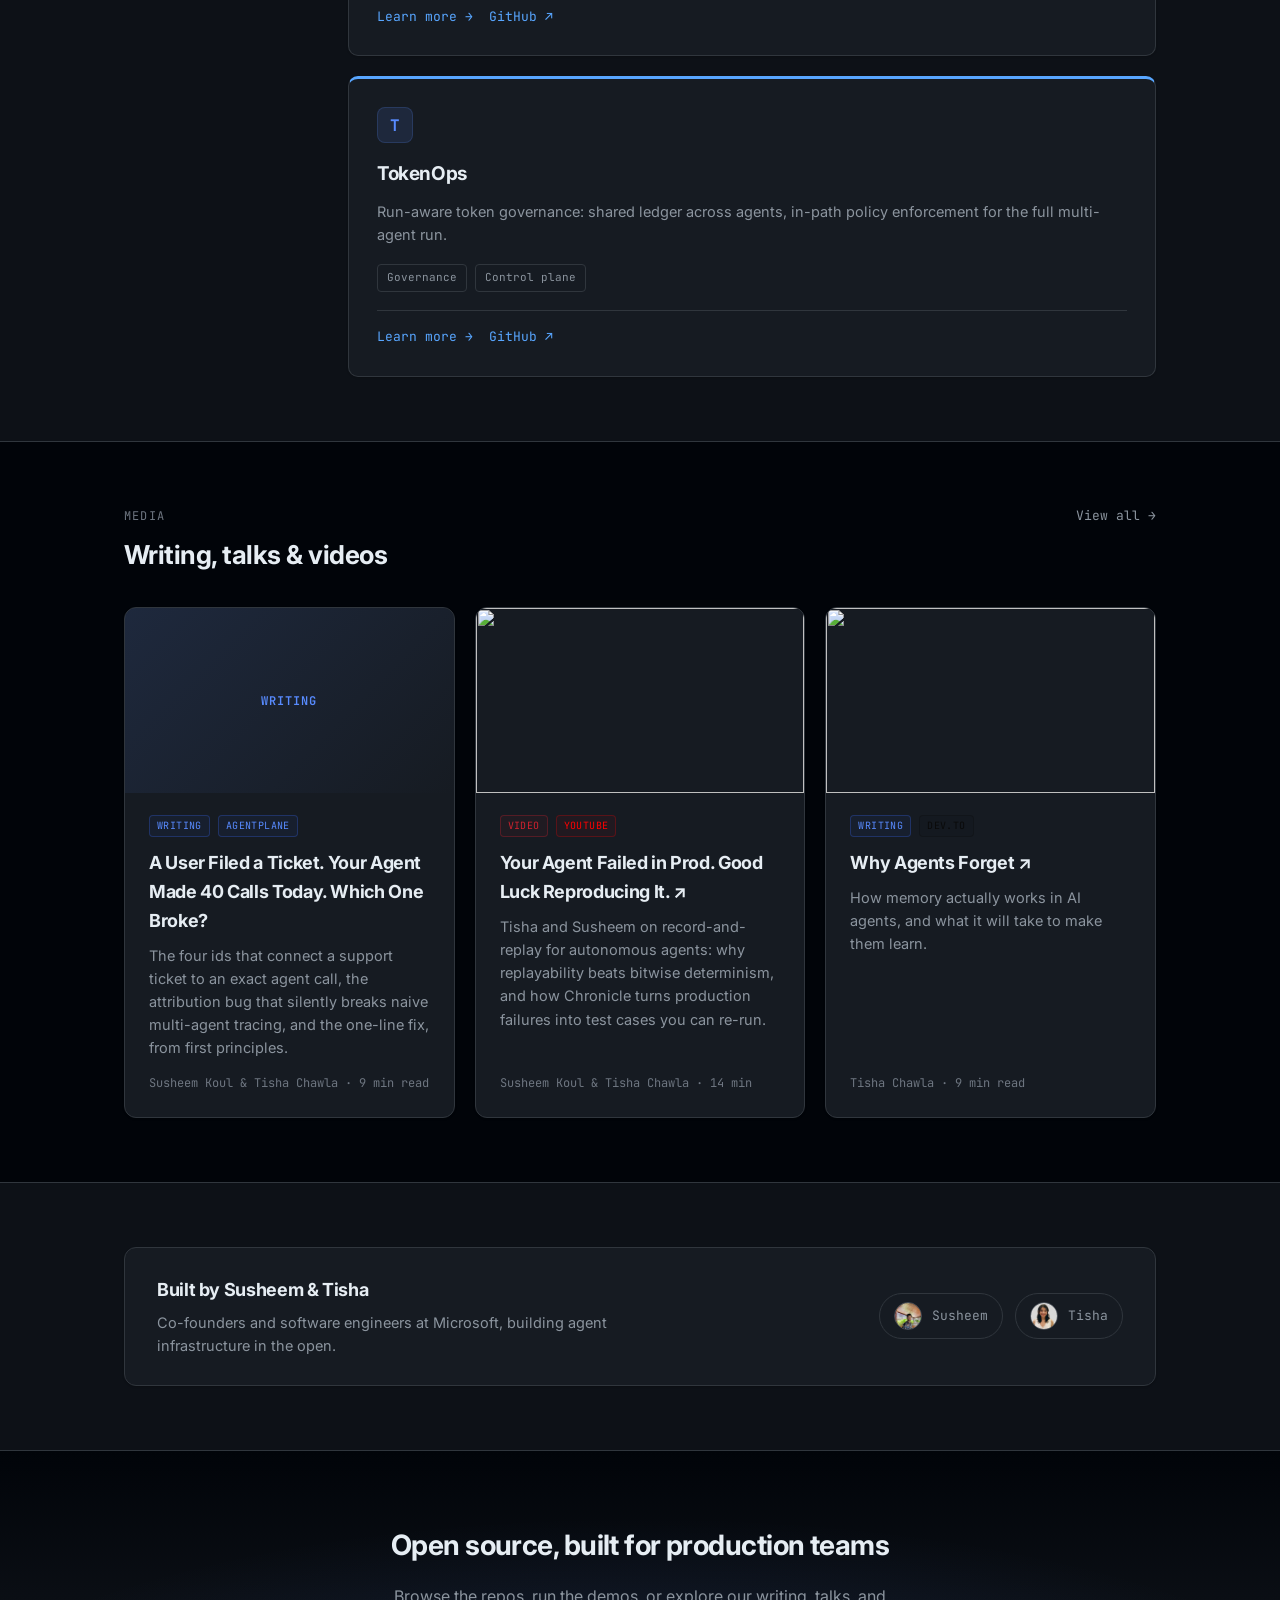
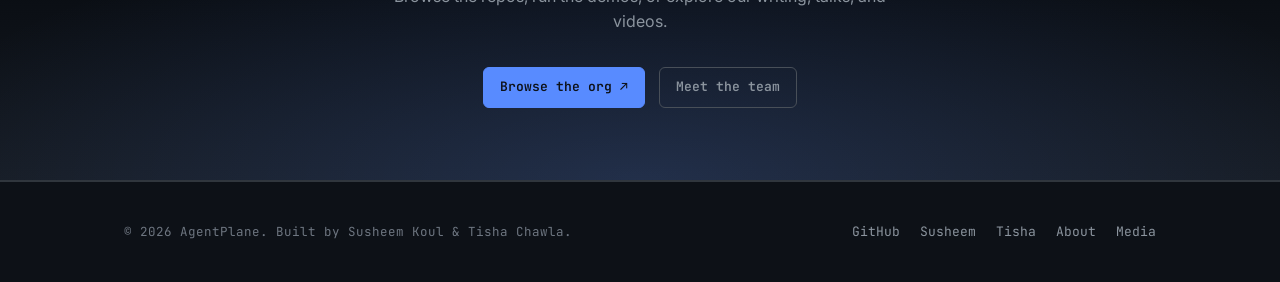
==== commit 6c6c1fd6: "Add native blog: first post on Chronicle's trace attribution fix Turns blog.html from a media.html r" ====
--- a/index.html
+++ b/index.html
@@ -42,6 +42,7 @@
     <div class="nav-links" id="site-nav-menu">
       <a href="index.html" class="active" aria-current="page">Home</a>
       <a href="projects.html">Projects</a>
+      <a href="blog.html">Blog</a>
       <a href="media.html">Media</a>
       <a href="about.html">About</a>
       <a href="https://github.com/theagentplane" class="btn btn-solid" target="_blank" rel="noopener">GitHub ↗</a>
--- a/css/style.css
+++ b/css/style.css
@@ -1015,6 +1015,26 @@
 
 .article-body li { margin-bottom: 8px; }
 
+.article-body figure {
+  margin: 0 0 28px;
+}
+
+.article-body img {
+  display: block;
+  width: 100%;
+  height: auto;
+  border-radius: 10px;
+  box-shadow: var(--shadow-sm);
+}
+
+.article-body figcaption {
+  font-family: var(--mono);
+  font-size: 12px;
+  color: var(--text-faint);
+  text-align: center;
+  margin-top: 10px;
+}
+
 .article-body code {
   font-family: var(--mono);
   font-size: 0.88em;
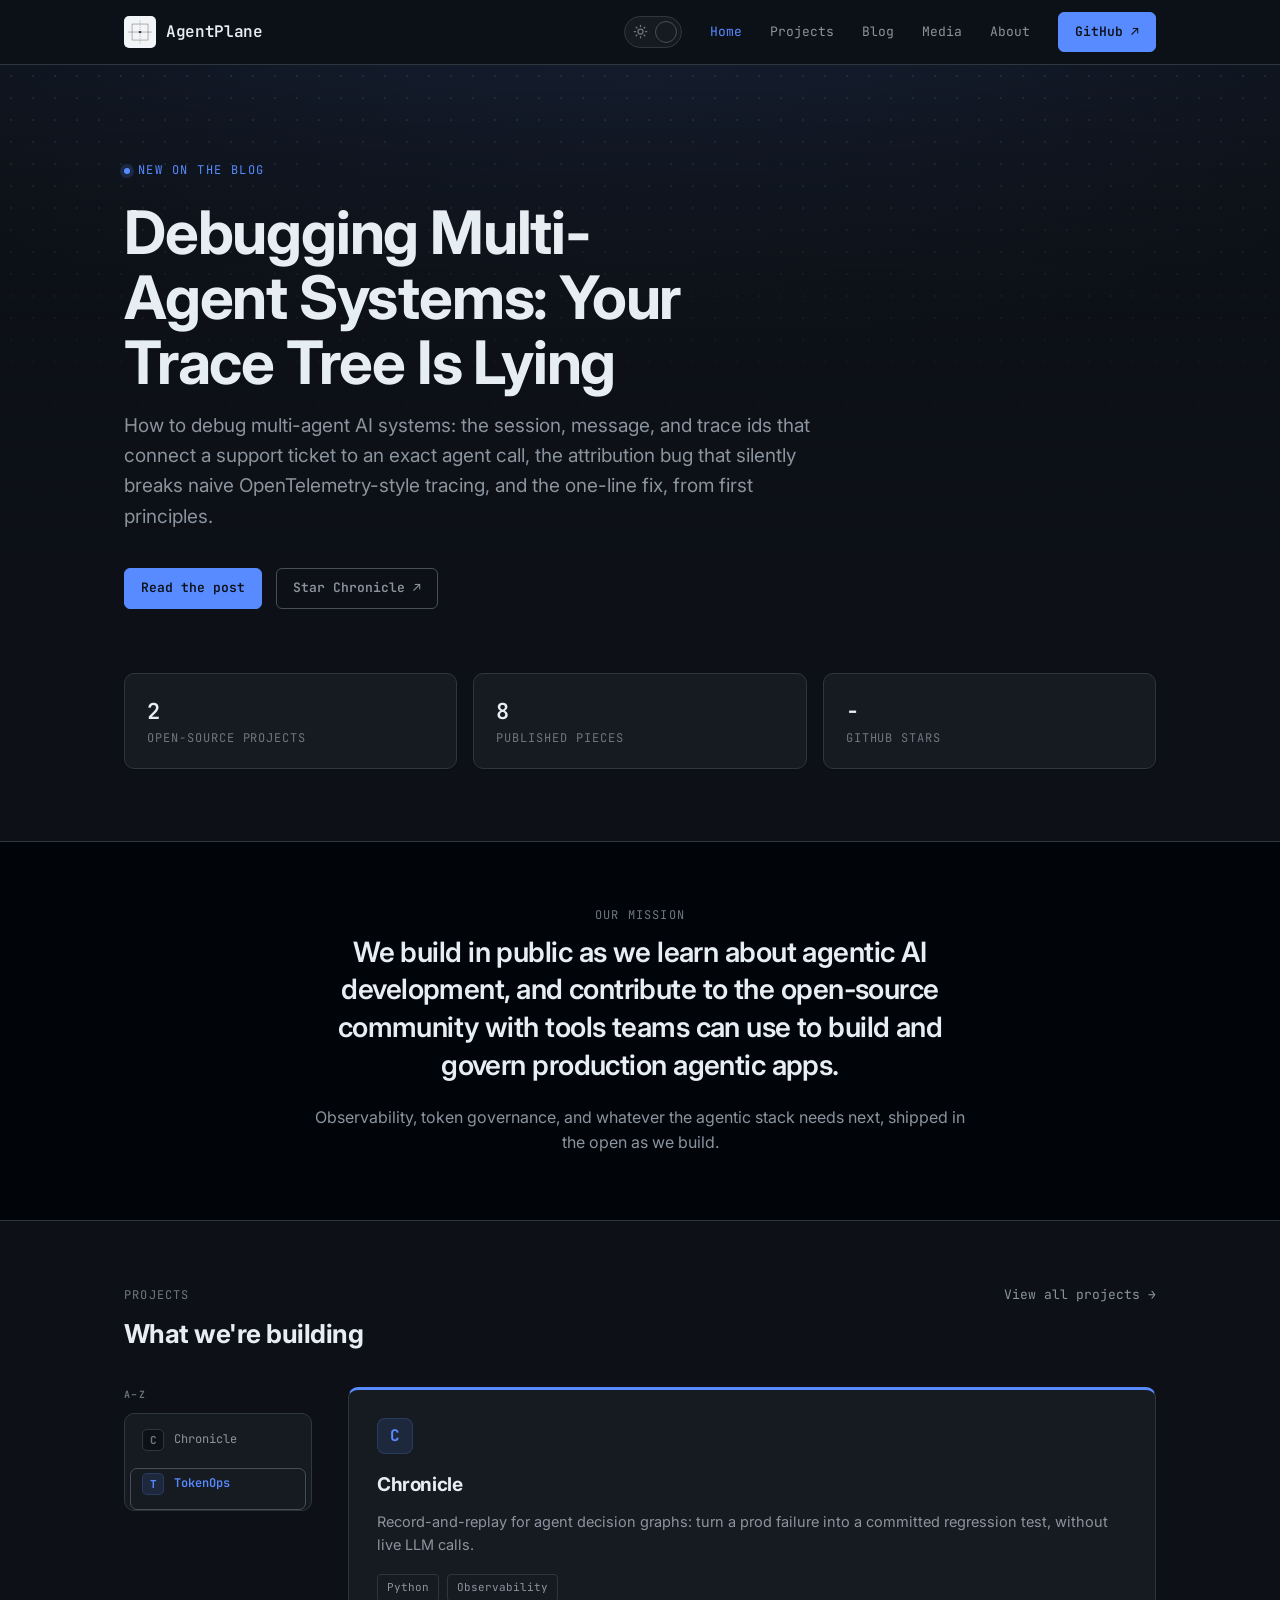
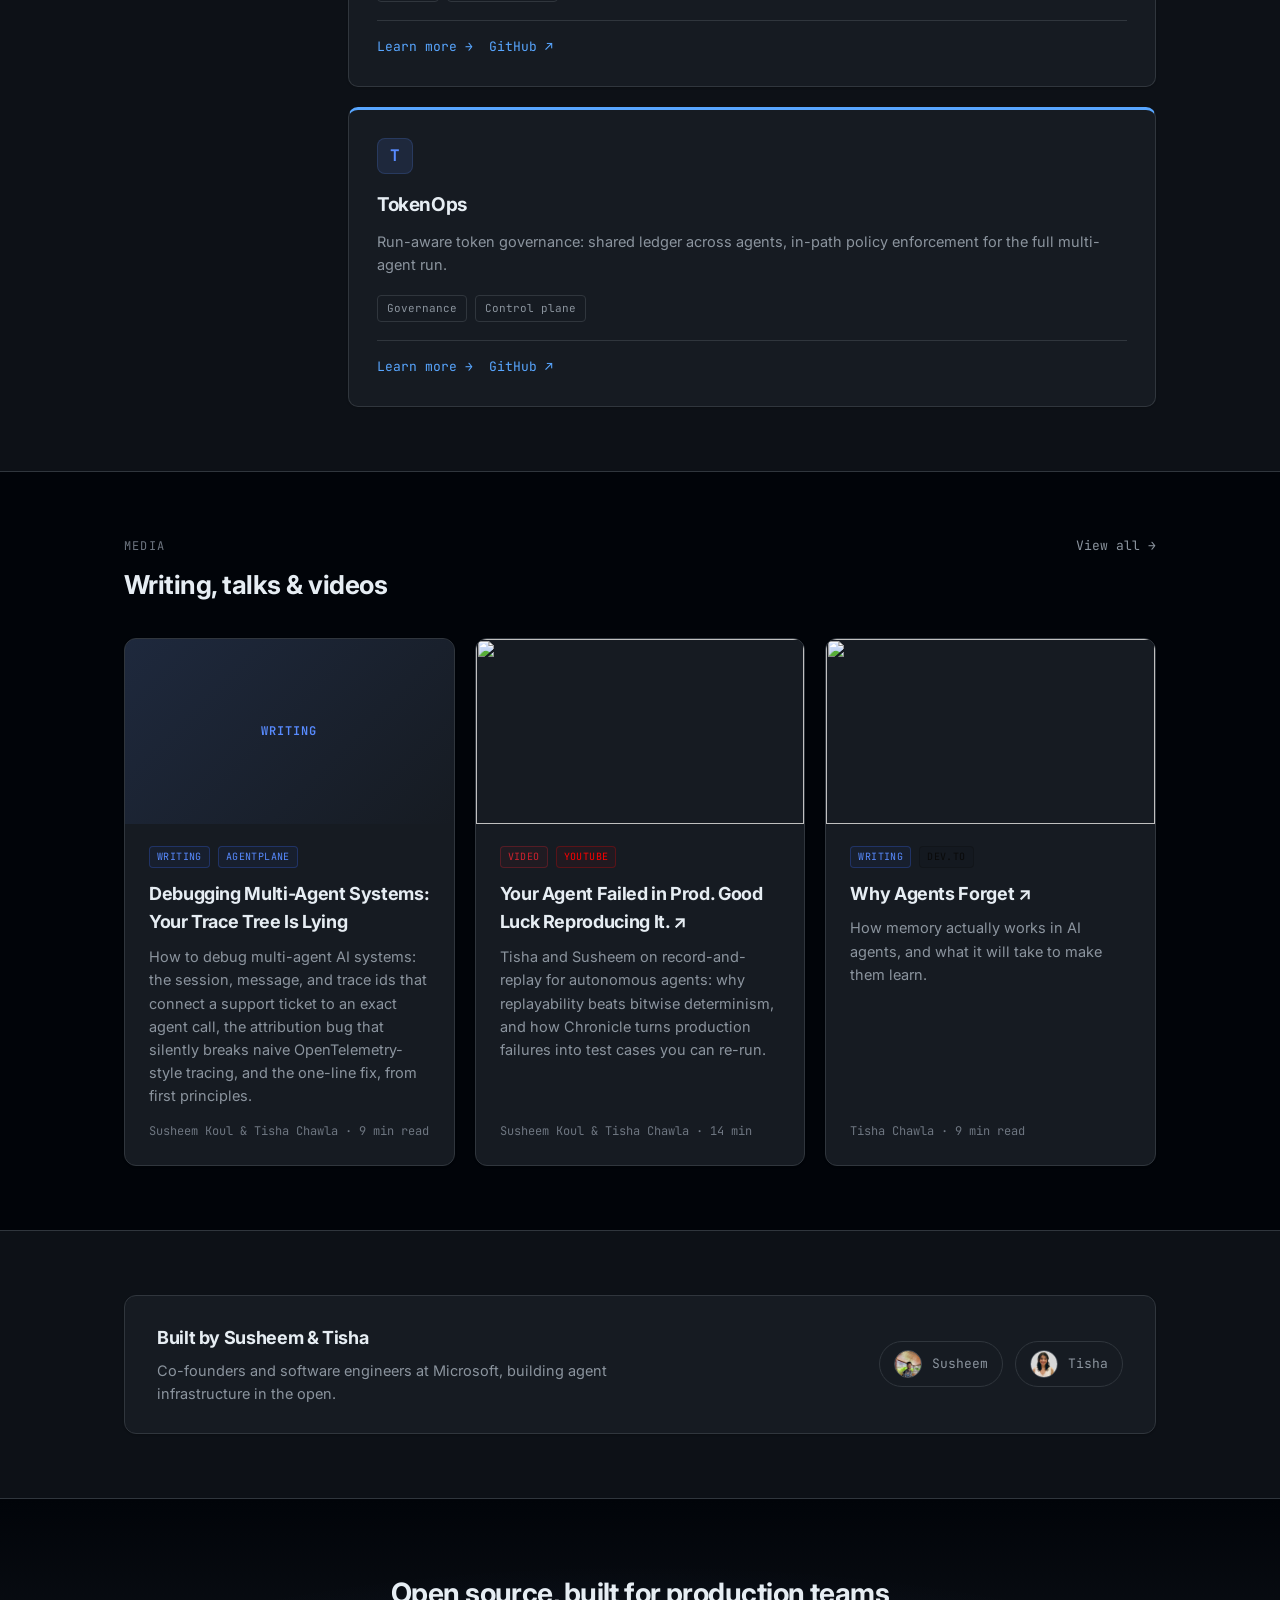
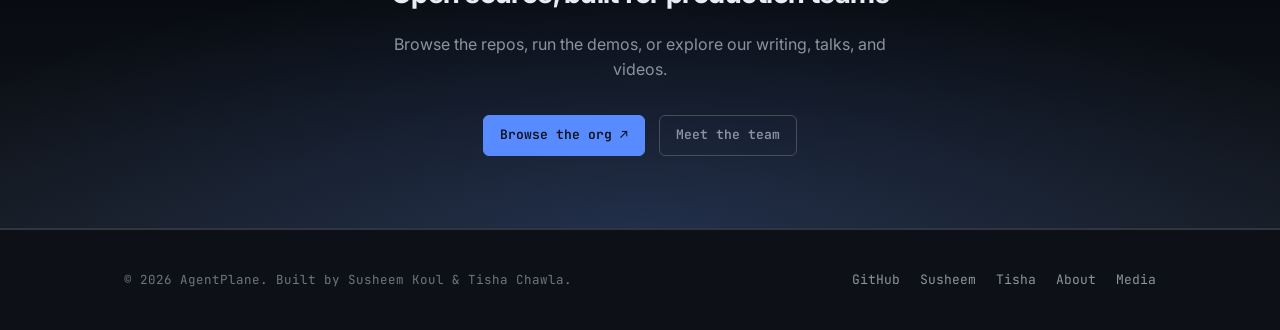
==== commit 442020a2: "Add Organization/WebSite structured data + real OG images per page - index.html: Organization + WebS" ====
--- a/index.html
+++ b/index.html
@@ -23,6 +23,33 @@
 <link href="https://fonts.googleapis.com/css2?family=Inter:wght@400;500;600;700&family=JetBrains+Mono:wght@400;500;600;700&display=swap" rel="stylesheet">
 <script src="js/theme-init.js"></script>
 <link rel="stylesheet" href="css/style.css">
+<script type="application/ld+json">
+{
+  "@context": "https://schema.org",
+  "@type": "Organization",
+  "name": "AgentPlane",
+  "url": "https://theagentplane.github.io/",
+  "logo": "https://theagentplane.github.io/assets/logo-mark.png",
+  "description": "Open-source infrastructure for teams running AI agents in production: replayable observability, token governance, and more.",
+  "founder": [
+    { "@type": "Person", "name": "Susheem Koul", "url": "https://www.linkedin.com/in/susheemkoul/" },
+    { "@type": "Person", "name": "Tisha Chawla", "url": "https://in.linkedin.com/in/tisha-chawla" }
+  ],
+  "sameAs": [
+    "https://github.com/theagentplane",
+    "https://www.linkedin.com/in/susheemkoul/",
+    "https://in.linkedin.com/in/tisha-chawla"
+  ]
+}
+</script>
+<script type="application/ld+json">
+{
+  "@context": "https://schema.org",
+  "@type": "WebSite",
+  "name": "AgentPlane",
+  "url": "https://theagentplane.github.io/"
+}
+</script>
 </head>
 <body>
 
--- a/css/style.css
+++ b/css/style.css
@@ -1019,7 +1019,7 @@
   margin: 0 0 28px;
 }
 
-.article-body img {
+.article-body figure img {
   display: block;
   width: 100%;
   height: auto;
